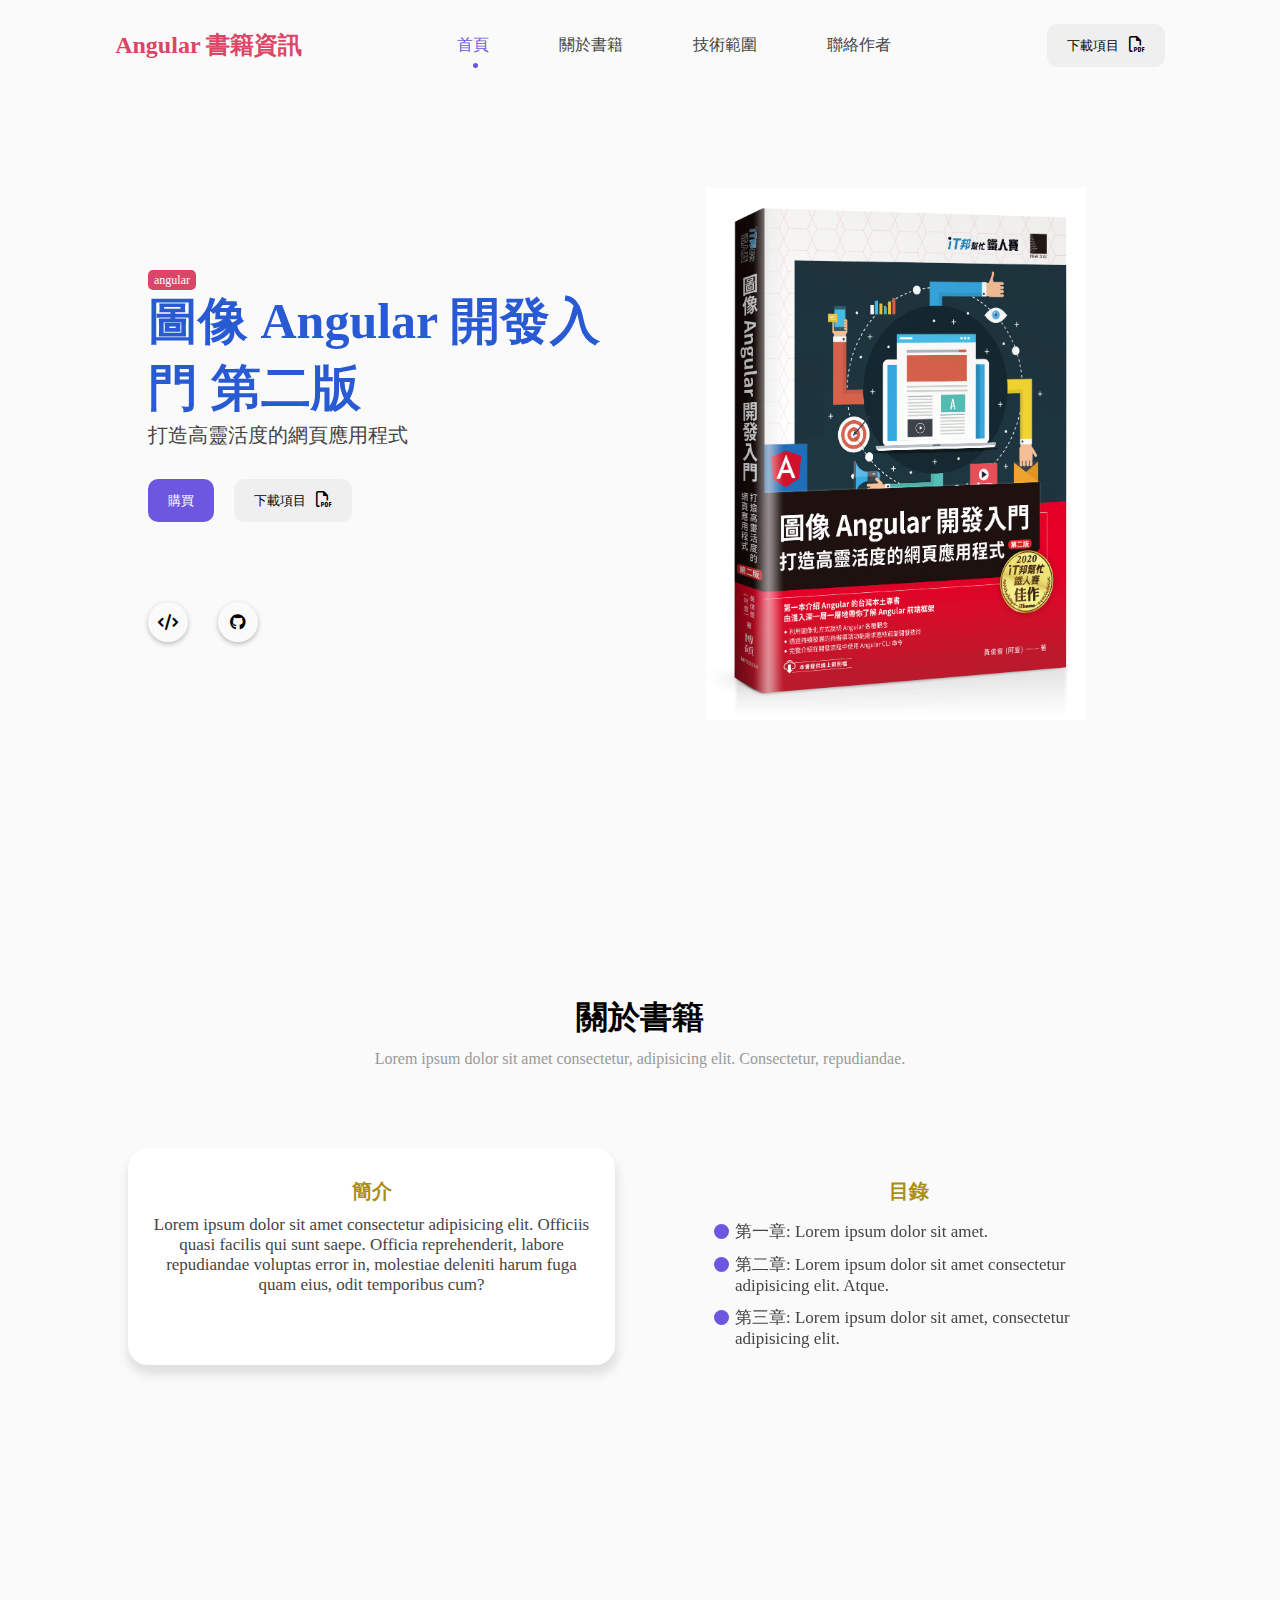
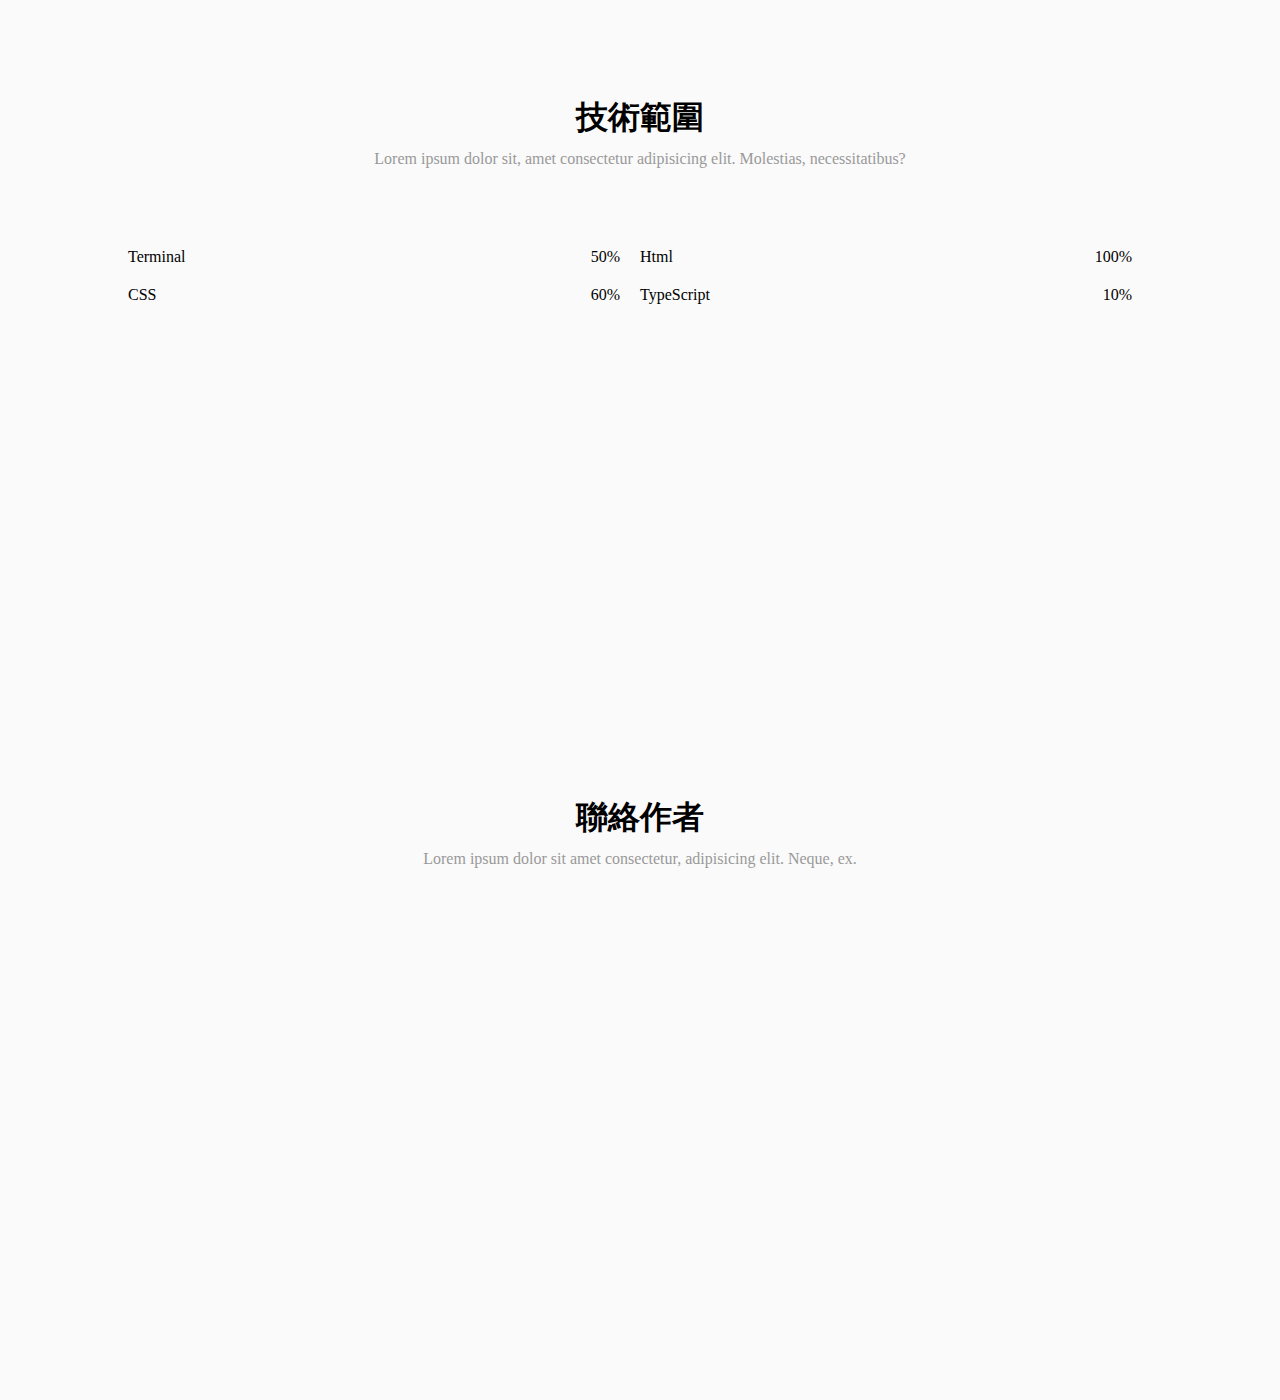
==== src/index.html @ 3fc812d3 "feat(skill): 技術範圍項目樣式實作" ====
<!DOCTYPE html>
<html lang="en">
  <head>
    <meta charset="UTF-8" />
    <meta name="viewport" content="width=device-width, initial-scale=1.0" />
    <link rel="stylesheet" href="./style.min.css" />
    <link rel="stylesheet" href="https://cdnjs.cloudflare.com/ajax/libs/font-awesome/6.6.0/css/all.min.css" />
    <title>Angular 書籍資訊</title>
  </head>
  <body>
    <div class="container">
      <nav id="header">
        <div class="nav-logo">Angular 書籍資訊</div>
        <ul class="nav-menu">
          <li class="nav-item">
            <a href="#home" class="nav-link active-link">首頁</a>
          </li>
          <li class="nav-item">
            <a href="#book" class="nav-link">關於書籍</a>
          </li>
          <li class="nav-item">
            <a href="#skill" class="nav-link">技術範圍</a>
          </li>
          <li class="nav-item">
            <a href="#contact" class="nav-link">聯絡作者</a>
          </li>
        </ul>
        <div>
          <button class="btn">下載項目<i class="fa-regular fa-file-pdf"></i></button>
        </div>
      </nav>
      <main class="wrapper">
        <section id="home" class="home-box">
          <div class="home-text">
            <div class="tag"><span>angular</span></div>
            <div class="name">圖像 Angular 開發入門 第二版</div>
            <div class="subtitle">打造高靈活度的網頁應用程式</div>
            <div class="text-btn">
              <button type="button" class="btn blue-btn">購買</button>
              <button type="button" class="btn">下載項目<i class="fa-regular fa-file-pdf"></i></button>
            </div>
            <div class="icons">
              <div class="icon"><i class="fa-solid fa-code"></i></div>
              <div class="icon"><i class="fa-brands fa-github"></i></div>
            </div>
          </div>
          <div class="home-image">
            <div class="image">
              <img src="./assets/images/redbook.jpg" alt="angular" />
            </div>
          </div>
        </section>
        <section id="book" class="section">
          <div class="top-header">
            <h1>關於書籍</h1>
            <span>Lorem ipsum dolor sit amet consectetur, adipisicing elit. Consectetur, repudiandae.</span>
          </div>
          <div class="about-container">
            <div class="introduce">
              <div class="card">
                <h3>簡介</h3>
                <div>
                  Lorem ipsum dolor sit amet consectetur adipisicing elit. Officiis quasi facilis qui sunt saepe. Officia reprehenderit,
                  labore repudiandae voluptas error in, molestiae deleniti harum fuga quam eius, odit temporibus cum?
                </div>
              </div>
            </div>
            <div class="contents">
              <div class="list">
                <h3>目錄</h3>
                <div class="item">第一章: Lorem ipsum dolor sit amet.</div>
                <div class="item">第二章: Lorem ipsum dolor sit amet consectetur adipisicing elit. Atque.</div>
                <div class="item">第三章: Lorem ipsum dolor sit amet, consectetur adipisicing elit.</div>
              </div>
            </div>
          </div>
        </section>
        <section id="skill" class="section">
          <div class="top-header">
            <h1>技術範圍</h1>
            <span>Lorem ipsum dolor sit, amet consectetur adipisicing elit. Molestias, necessitatibus?</span>
          </div>
          <div class="skill-container">
            <div class="skill-item">
              <span class="skill">
                <span>Terminal</span>
                <span>50%</span>
              </span>
            </div>
            <div class="skill-item">
              <span class="skill">
                <span>Html</span>
                <span>100%</span>
              </span>
            </div>
            <div class="skill-item">
              <span class="skill">
                <span>CSS</span>
                <span>60%</span>
              </span>
            </div>
            <div class="skill-item">
              <span class="skill">
                <span>TypeScript</span>
                <span>10%</span>
              </span>
            </div>
          </div>
        </section>
        <section id="contact" class="section">
          <div class="top-header">
            <h1>聯絡作者</h1>
            <span>Lorem ipsum dolor sit amet consectetur, adipisicing elit. Neque, ex.</span>
          </div>
        </section>
      </main>
    </div>
    <script src="./main.js"></script>
  </body>
</html>
---- src/style.min.css ----
nav{background-color:var(--body-color);position:fixed;width:100%;height:90px;line-height:90px;padding-inline:9vw;display:flex;justify-content:space-between}nav .nav-logo{font-size:24px;font-weight:600;color:var(--logo-color)}nav ul{display:flex;list-style:none}nav ul .nav-link{text-decoration:none;color:var(--text-color);font-weight:500;padding-inline:15px;margin-inline:20px}nav ul .active-link{position:relative;color:var(--first-color)}nav ul .active-link::after{position:absolute;content:"";width:5px;height:5px;background-color:var(--first-color);left:50%;bottom:-15px;border-radius:50%}.btn{font-weight:500;padding:12px 20px;background-color:#efefef;border:none;border-radius:10px;cursor:pointer}.btn:hover{background-color:var(--second-color);color:var(--white-color)}.btn>i{margin-left:10px}.home-text{padding-left:20px;min-height:80vh;width:50%;display:flex;flex-direction:column;justify-content:center}.home-text .tag>span{background-color:var(--logo-color);color:var(--white-color);padding:3px 6px;font-size:12px;border-radius:5px}.home-text .name{font-size:50px;font-weight:600;color:var(--third-color)}.home-text .subtitle{font-size:20px;margin-bottom:30px;color:var(--text-color)}.home-text .text-btn{display:flex;gap:20px}.home-text .text-btn>.blue-btn{background-color:var(--first-color);color:var(--white-color)}.home-text .text-btn>.blue-btn:hover{background-color:var(--first-color-hover)}.home-text .icons{display:flex;margin-top:5em;gap:30px}.home-text .icons .icon{display:flex;justify-content:center;align-items:center;width:40px;height:40px;border-radius:50%;box-shadow:0px 2px 5px 0px rgba(0,0,0,.25);cursor:pointer}.home-image{display:flex;justify-content:right;align-items:center;width:50%;min-height:80vh}.home-image .image{width:380px;margin:0 auto;overflow:hidden}.home-image .image img{width:380px}.about-container{display:flex;justify-content:space-between;width:100%;gap:50px}.about-container .introduce,.about-container .contents{width:50%}.about-container h3{margin-bottom:10px;font-size:20px;font-weight:600;color:var(--second-color)}.about-container .card{display:flex;align-items:center;flex-direction:column;padding:30px 20px 70px;width:100%;background-color:var(--white-color);border-radius:20px;box-shadow:1px 8px 10px 2px var(--first-shadow-color)}.about-container .card div{text-align:center;font-size:17px;color:var(--text-color)}.about-container .list{display:flex;flex-direction:column;padding:30px 65px 70px;width:100%}.about-container .list h3{text-align:center}.about-container .list .item{font-size:17px;padding:5px;color:var(--text-color);position:relative}.about-container .list .item::before{box-sizing:border-box;content:"";position:absolute;top:9px;left:-16px;width:15px;height:15px;border-radius:50px;background-color:var(--first-color)}.skill-container{display:flex;width:100%;gap:20px;flex-wrap:wrap}.skill-container .skill-item{flex-basis:calc(50% - 20px)}.skill-container .skill-item .skill{display:flex;justify-content:space-between;align-items:center}:root{--body-color: rgb(250, 250, 250);--logo-color: rgb(218, 70, 102);--white-color: rgb(255, 255, 255);--text-color: rgb(68, 68, 68);--first-color: rgb(110, 87, 224);--first-color-hover: rgb(40, 91, 212);--first-shadow-color: rgba(0, 0, 0, 0.1);--second-color: rgb(170, 142, 18);--third-color: rgb(40, 90, 212)}html{scroll-behavior:smooth}body{background-color:var(--body-color)}body .container{width:100%}*{margin:0;padding:0;box-sizing:border-box}.wrapper{padding-inline:10vw}.wrapper .home-box{display:flex;padding-block:6em;height:100vh;min-height:700px}.wrapper .section{padding-block:6em;min-height:700px}.wrapper .section .top-header{text-align:center;margin-bottom:5em}.wrapper .section .top-header h1{font-weight:600;margin-bottom:10px}.wrapper .section .top-header span{color:#999}i{font-size:16px}/*# sourceMappingURL=style.min.css.map */
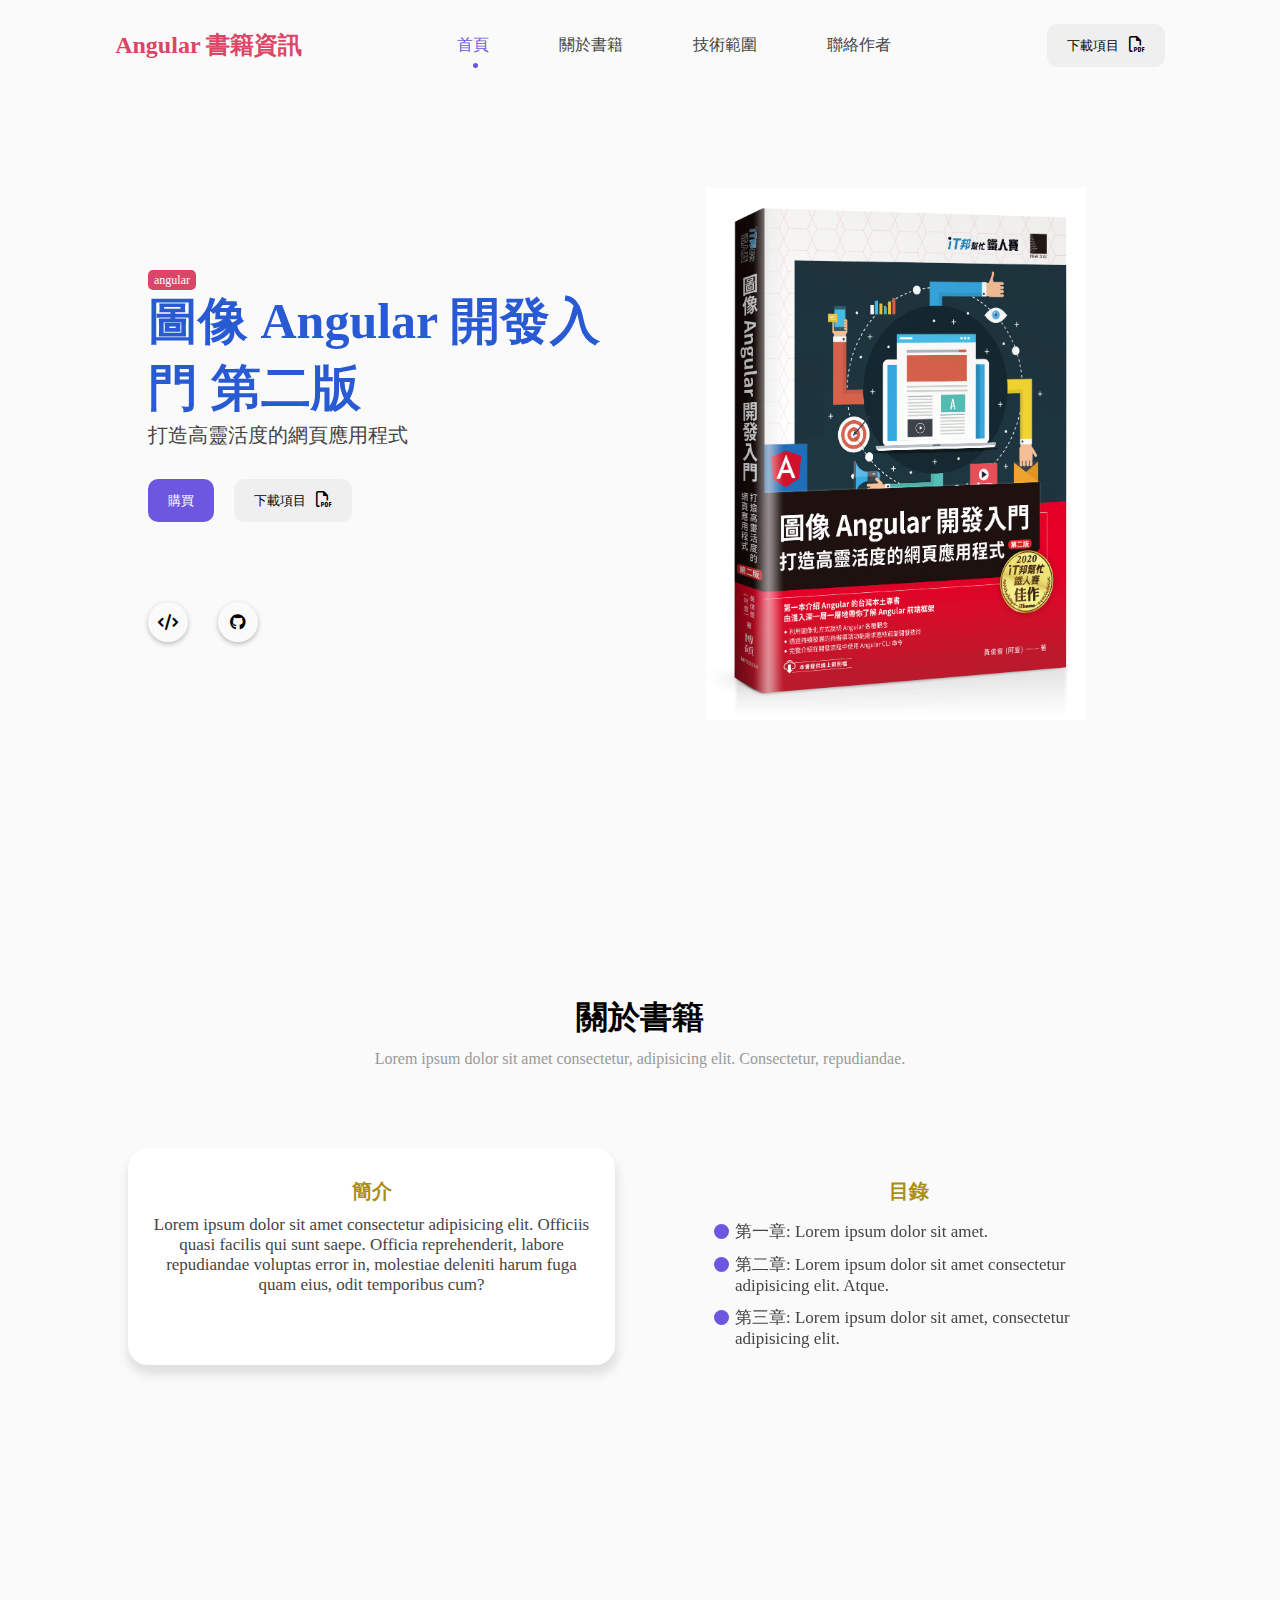
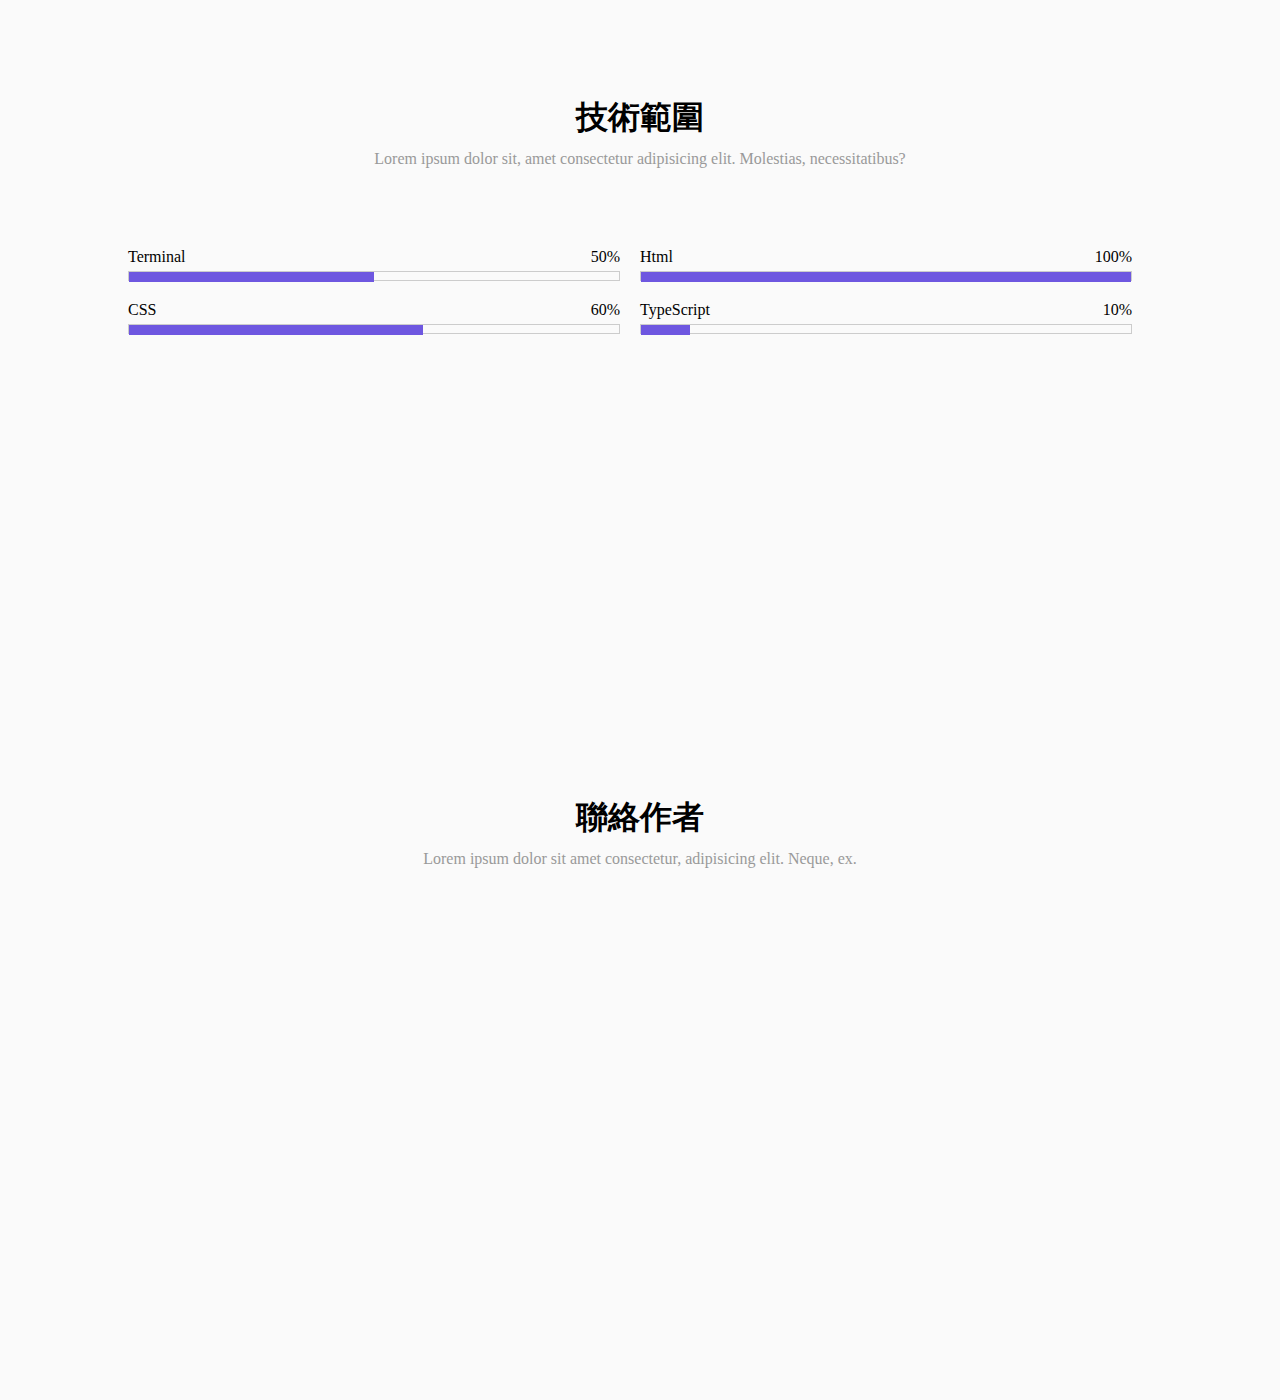
==== commit ee53c476: "feat(skill): 技術範圍進度條樣式實作" ====
--- a/src/index.html
+++ b/src/index.html
@@ -86,24 +86,36 @@
                 <span>Terminal</span>
                 <span>50%</span>
               </span>
+              <div class="progress-bar-warp">
+                <div class="progress-bar" style="width: 50%"></div>
+              </div>
             </div>
             <div class="skill-item">
               <span class="skill">
                 <span>Html</span>
                 <span>100%</span>
               </span>
+              <div class="progress-bar-warp">
+                <div class="progress-bar" style="width: 100%"></div>
+              </div>
             </div>
             <div class="skill-item">
               <span class="skill">
                 <span>CSS</span>
                 <span>60%</span>
               </span>
+              <div class="progress-bar-warp">
+                <div class="progress-bar" style="width: 60%"></div>
+              </div>
             </div>
             <div class="skill-item">
               <span class="skill">
                 <span>TypeScript</span>
                 <span>10%</span>
               </span>
+              <div class="progress-bar-warp">
+                <div class="progress-bar" style="width: 10%"></div>
+              </div>
             </div>
           </div>
         </section>
--- a/src/style.min.css
+++ b/src/style.min.css
@@ -1 +1 @@
-nav{background-color:var(--body-color);position:fixed;width:100%;height:90px;line-height:90px;padding-inline:9vw;display:flex;justify-content:space-between}nav .nav-logo{font-size:24px;font-weight:600;color:var(--logo-color)}nav ul{display:flex;list-style:none}nav ul .nav-link{text-decoration:none;color:var(--text-color);font-weight:500;padding-inline:15px;margin-inline:20px}nav ul .active-link{position:relative;color:var(--first-color)}nav ul .active-link::after{position:absolute;content:"";width:5px;height:5px;background-color:var(--first-color);left:50%;bottom:-15px;border-radius:50%}.btn{font-weight:500;padding:12px 20px;background-color:#efefef;border:none;border-radius:10px;cursor:pointer}.btn:hover{background-color:var(--second-color);color:var(--white-color)}.btn>i{margin-left:10px}.home-text{padding-left:20px;min-height:80vh;width:50%;display:flex;flex-direction:column;justify-content:center}.home-text .tag>span{background-color:var(--logo-color);color:var(--white-color);padding:3px 6px;font-size:12px;border-radius:5px}.home-text .name{font-size:50px;font-weight:600;color:var(--third-color)}.home-text .subtitle{font-size:20px;margin-bottom:30px;color:var(--text-color)}.home-text .text-btn{display:flex;gap:20px}.home-text .text-btn>.blue-btn{background-color:var(--first-color);color:var(--white-color)}.home-text .text-btn>.blue-btn:hover{background-color:var(--first-color-hover)}.home-text .icons{display:flex;margin-top:5em;gap:30px}.home-text .icons .icon{display:flex;justify-content:center;align-items:center;width:40px;height:40px;border-radius:50%;box-shadow:0px 2px 5px 0px rgba(0,0,0,.25);cursor:pointer}.home-image{display:flex;justify-content:right;align-items:center;width:50%;min-height:80vh}.home-image .image{width:380px;margin:0 auto;overflow:hidden}.home-image .image img{width:380px}.about-container{display:flex;justify-content:space-between;width:100%;gap:50px}.about-container .introduce,.about-container .contents{width:50%}.about-container h3{margin-bottom:10px;font-size:20px;font-weight:600;color:var(--second-color)}.about-container .card{display:flex;align-items:center;flex-direction:column;padding:30px 20px 70px;width:100%;background-color:var(--white-color);border-radius:20px;box-shadow:1px 8px 10px 2px var(--first-shadow-color)}.about-container .card div{text-align:center;font-size:17px;color:var(--text-color)}.about-container .list{display:flex;flex-direction:column;padding:30px 65px 70px;width:100%}.about-container .list h3{text-align:center}.about-container .list .item{font-size:17px;padding:5px;color:var(--text-color);position:relative}.about-container .list .item::before{box-sizing:border-box;content:"";position:absolute;top:9px;left:-16px;width:15px;height:15px;border-radius:50px;background-color:var(--first-color)}.skill-container{display:flex;width:100%;gap:20px;flex-wrap:wrap}.skill-container .skill-item{flex-basis:calc(50% - 20px)}.skill-container .skill-item .skill{display:flex;justify-content:space-between;align-items:center}:root{--body-color: rgb(250, 250, 250);--logo-color: rgb(218, 70, 102);--white-color: rgb(255, 255, 255);--text-color: rgb(68, 68, 68);--first-color: rgb(110, 87, 224);--first-color-hover: rgb(40, 91, 212);--first-shadow-color: rgba(0, 0, 0, 0.1);--second-color: rgb(170, 142, 18);--third-color: rgb(40, 90, 212)}html{scroll-behavior:smooth}body{background-color:var(--body-color)}body .container{width:100%}*{margin:0;padding:0;box-sizing:border-box}.wrapper{padding-inline:10vw}.wrapper .home-box{display:flex;padding-block:6em;height:100vh;min-height:700px}.wrapper .section{padding-block:6em;min-height:700px}.wrapper .section .top-header{text-align:center;margin-bottom:5em}.wrapper .section .top-header h1{font-weight:600;margin-bottom:10px}.wrapper .section .top-header span{color:#999}i{font-size:16px}/*# sourceMappingURL=style.min.css.map */+nav{background-color:var(--body-color);position:fixed;width:100%;height:90px;line-height:90px;padding-inline:9vw;display:flex;justify-content:space-between}nav .nav-logo{font-size:24px;font-weight:600;color:var(--logo-color)}nav ul{display:flex;list-style:none}nav ul .nav-link{text-decoration:none;color:var(--text-color);font-weight:500;padding-inline:15px;margin-inline:20px}nav ul .active-link{position:relative;color:var(--first-color)}nav ul .active-link::after{position:absolute;content:"";width:5px;height:5px;background-color:var(--first-color);left:50%;bottom:-15px;border-radius:50%}.btn{font-weight:500;padding:12px 20px;background-color:#efefef;border:none;border-radius:10px;cursor:pointer}.btn:hover{background-color:var(--second-color);color:var(--white-color)}.btn>i{margin-left:10px}.home-text{padding-left:20px;min-height:80vh;width:50%;display:flex;flex-direction:column;justify-content:center}.home-text .tag>span{background-color:var(--logo-color);color:var(--white-color);padding:3px 6px;font-size:12px;border-radius:5px}.home-text .name{font-size:50px;font-weight:600;color:var(--third-color)}.home-text .subtitle{font-size:20px;margin-bottom:30px;color:var(--text-color)}.home-text .text-btn{display:flex;gap:20px}.home-text .text-btn>.blue-btn{background-color:var(--first-color);color:var(--white-color)}.home-text .text-btn>.blue-btn:hover{background-color:var(--first-color-hover)}.home-text .icons{display:flex;margin-top:5em;gap:30px}.home-text .icons .icon{display:flex;justify-content:center;align-items:center;width:40px;height:40px;border-radius:50%;box-shadow:0px 2px 5px 0px rgba(0,0,0,.25);cursor:pointer}.home-image{display:flex;justify-content:right;align-items:center;width:50%;min-height:80vh}.home-image .image{width:380px;margin:0 auto;overflow:hidden}.home-image .image img{width:380px}.about-container{display:flex;justify-content:space-between;width:100%;gap:50px}.about-container .introduce,.about-container .contents{width:50%}.about-container h3{margin-bottom:10px;font-size:20px;font-weight:600;color:var(--second-color)}.about-container .card{display:flex;align-items:center;flex-direction:column;padding:30px 20px 70px;width:100%;background-color:var(--white-color);border-radius:20px;box-shadow:1px 8px 10px 2px var(--first-shadow-color)}.about-container .card div{text-align:center;font-size:17px;color:var(--text-color)}.about-container .list{display:flex;flex-direction:column;padding:30px 65px 70px;width:100%}.about-container .list h3{text-align:center}.about-container .list .item{font-size:17px;padding:5px;color:var(--text-color);position:relative}.about-container .list .item::before{box-sizing:border-box;content:"";position:absolute;top:9px;left:-16px;width:15px;height:15px;border-radius:50px;background-color:var(--first-color)}.skill-container{display:flex;width:100%;gap:20px;flex-wrap:wrap}.skill-container .skill-item{flex-basis:calc(50% - 20px);display:flex;flex-direction:column;gap:5px}.skill-container .skill-item .skill{display:flex;justify-content:space-between;align-items:center}.skill-container .skill-item .progress-bar-warp{height:10px;border:1px solid #ccc}.skill-container .skill-item .progress-bar-warp .progress-bar{height:10px;background-color:var(--first-color)}:root{--body-color: rgb(250, 250, 250);--logo-color: rgb(218, 70, 102);--white-color: rgb(255, 255, 255);--text-color: rgb(68, 68, 68);--first-color: rgb(110, 87, 224);--first-color-hover: rgb(40, 91, 212);--first-shadow-color: rgba(0, 0, 0, 0.1);--second-color: rgb(170, 142, 18);--third-color: rgb(40, 90, 212)}html{scroll-behavior:smooth}body{background-color:var(--body-color)}body .container{width:100%}*{margin:0;padding:0;box-sizing:border-box}.wrapper{padding-inline:10vw}.wrapper .home-box{display:flex;padding-block:6em;height:100vh;min-height:700px}.wrapper .section{padding-block:6em;min-height:700px}.wrapper .section .top-header{text-align:center;margin-bottom:5em}.wrapper .section .top-header h1{font-weight:600;margin-bottom:10px}.wrapper .section .top-header span{color:#999}i{font-size:16px}/*# sourceMappingURL=style.min.css.map */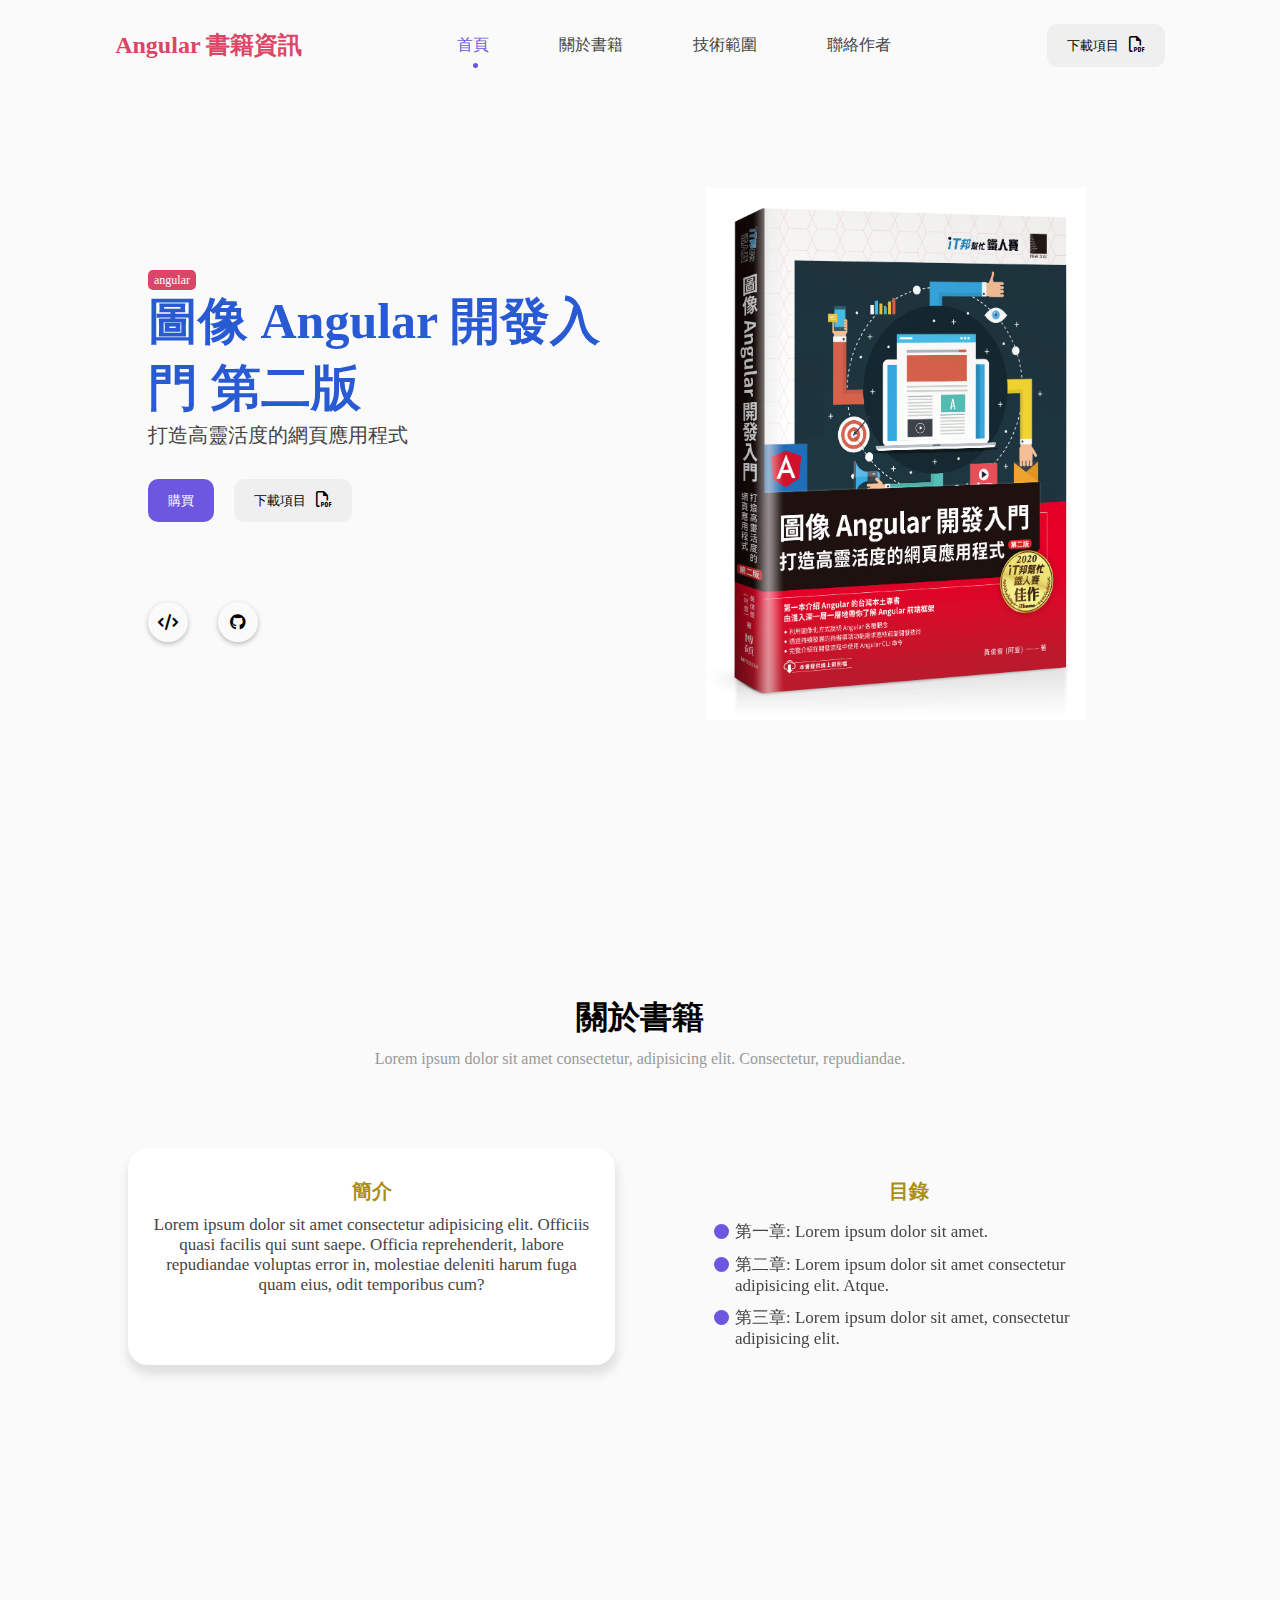
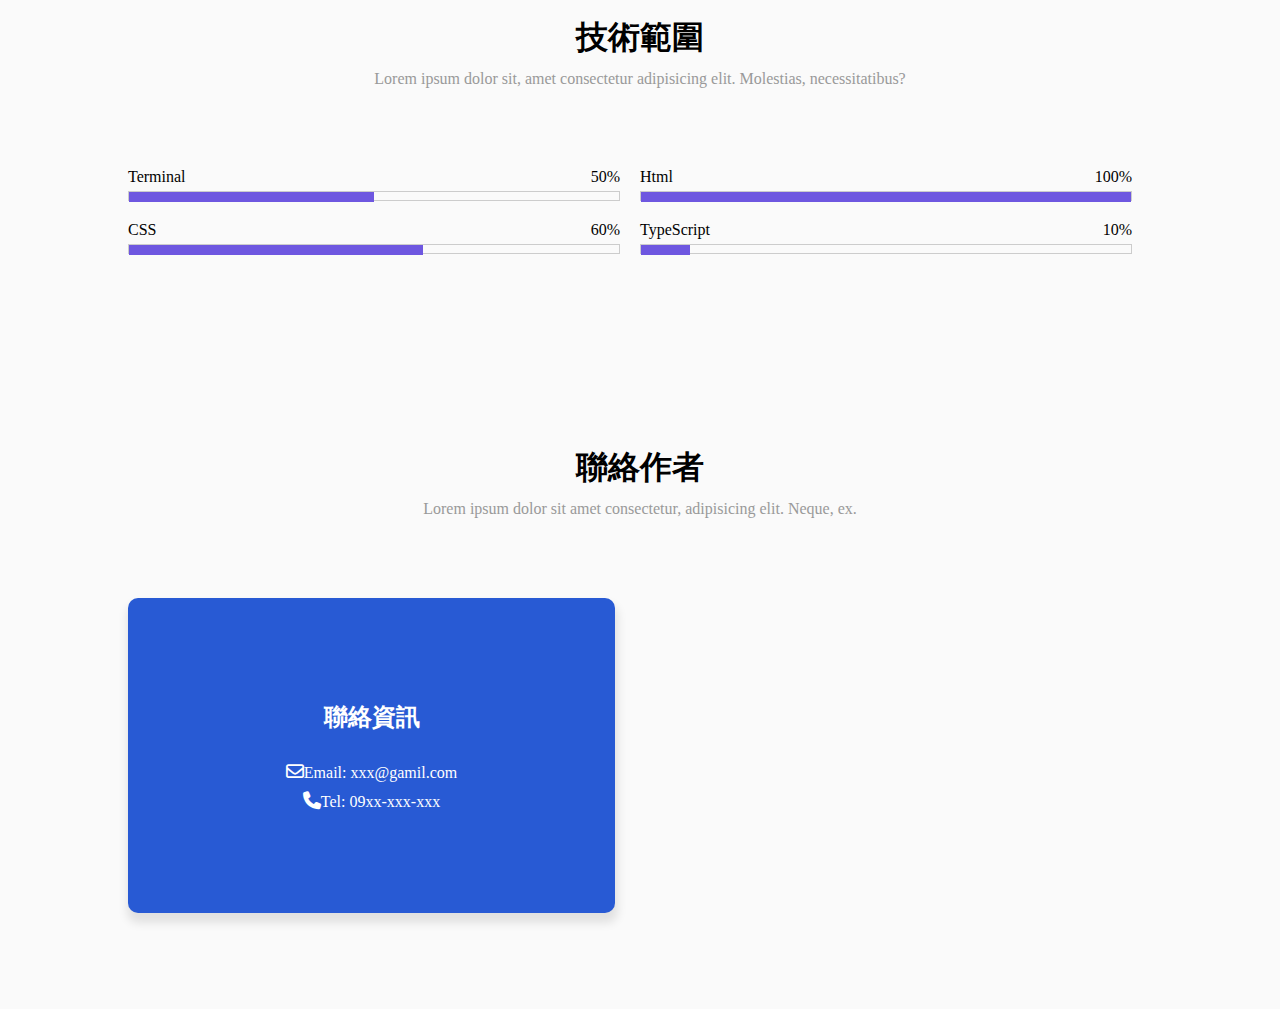
==== commit b9dc7cdc: "feat(contact): 聯絡作者區塊聯絡資訊實作" ====
--- a/src/index.html
+++ b/src/index.html
@@ -124,6 +124,16 @@
             <h1>聯絡作者</h1>
             <span>Lorem ipsum dolor sit amet consectetur, adipisicing elit. Neque, ex.</span>
           </div>
+          <div class="contact-container">
+            <div class="info">
+              <div class="contact-info">
+                <h2>聯絡資訊</h2>
+                <div><i class="fa-regular fa-envelope"></i>Email: xxx@gamil.com</div>
+                <div><i class="fa-solid fa-phone"></i>Tel: 09xx-xxx-xxx</div>
+              </div>
+            </div>
+            <div class="from"></div>
+          </div>
         </section>
       </main>
     </div>
--- a/src/style.min.css
+++ b/src/style.min.css
@@ -1 +1 @@
-nav{background-color:var(--body-color);position:fixed;width:100%;height:90px;line-height:90px;padding-inline:9vw;display:flex;justify-content:space-between}nav .nav-logo{font-size:24px;font-weight:600;color:var(--logo-color)}nav ul{display:flex;list-style:none}nav ul .nav-link{text-decoration:none;color:var(--text-color);font-weight:500;padding-inline:15px;margin-inline:20px}nav ul .active-link{position:relative;color:var(--first-color)}nav ul .active-link::after{position:absolute;content:"";width:5px;height:5px;background-color:var(--first-color);left:50%;bottom:-15px;border-radius:50%}.btn{font-weight:500;padding:12px 20px;background-color:#efefef;border:none;border-radius:10px;cursor:pointer}.btn:hover{background-color:var(--second-color);color:var(--white-color)}.btn>i{margin-left:10px}.home-text{padding-left:20px;min-height:80vh;width:50%;display:flex;flex-direction:column;justify-content:center}.home-text .tag>span{background-color:var(--logo-color);color:var(--white-color);padding:3px 6px;font-size:12px;border-radius:5px}.home-text .name{font-size:50px;font-weight:600;color:var(--third-color)}.home-text .subtitle{font-size:20px;margin-bottom:30px;color:var(--text-color)}.home-text .text-btn{display:flex;gap:20px}.home-text .text-btn>.blue-btn{background-color:var(--first-color);color:var(--white-color)}.home-text .text-btn>.blue-btn:hover{background-color:var(--first-color-hover)}.home-text .icons{display:flex;margin-top:5em;gap:30px}.home-text .icons .icon{display:flex;justify-content:center;align-items:center;width:40px;height:40px;border-radius:50%;box-shadow:0px 2px 5px 0px rgba(0,0,0,.25);cursor:pointer}.home-image{display:flex;justify-content:right;align-items:center;width:50%;min-height:80vh}.home-image .image{width:380px;margin:0 auto;overflow:hidden}.home-image .image img{width:380px}.about-container{display:flex;justify-content:space-between;width:100%;gap:50px}.about-container .introduce,.about-container .contents{width:50%}.about-container h3{margin-bottom:10px;font-size:20px;font-weight:600;color:var(--second-color)}.about-container .card{display:flex;align-items:center;flex-direction:column;padding:30px 20px 70px;width:100%;background-color:var(--white-color);border-radius:20px;box-shadow:1px 8px 10px 2px var(--first-shadow-color)}.about-container .card div{text-align:center;font-size:17px;color:var(--text-color)}.about-container .list{display:flex;flex-direction:column;padding:30px 65px 70px;width:100%}.about-container .list h3{text-align:center}.about-container .list .item{font-size:17px;padding:5px;color:var(--text-color);position:relative}.about-container .list .item::before{box-sizing:border-box;content:"";position:absolute;top:9px;left:-16px;width:15px;height:15px;border-radius:50px;background-color:var(--first-color)}.skill-container{display:flex;width:100%;gap:20px;flex-wrap:wrap}.skill-container .skill-item{flex-basis:calc(50% - 20px);display:flex;flex-direction:column;gap:5px}.skill-container .skill-item .skill{display:flex;justify-content:space-between;align-items:center}.skill-container .skill-item .progress-bar-warp{height:10px;border:1px solid #ccc}.skill-container .skill-item .progress-bar-warp .progress-bar{height:10px;background-color:var(--first-color)}:root{--body-color: rgb(250, 250, 250);--logo-color: rgb(218, 70, 102);--white-color: rgb(255, 255, 255);--text-color: rgb(68, 68, 68);--first-color: rgb(110, 87, 224);--first-color-hover: rgb(40, 91, 212);--first-shadow-color: rgba(0, 0, 0, 0.1);--second-color: rgb(170, 142, 18);--third-color: rgb(40, 90, 212)}html{scroll-behavior:smooth}body{background-color:var(--body-color)}body .container{width:100%}*{margin:0;padding:0;box-sizing:border-box}.wrapper{padding-inline:10vw}.wrapper .home-box{display:flex;padding-block:6em;height:100vh;min-height:700px}.wrapper .section{padding-block:6em;min-height:700px}.wrapper .section .top-header{text-align:center;margin-bottom:5em}.wrapper .section .top-header h1{font-weight:600;margin-bottom:10px}.wrapper .section .top-header span{color:#999}i{font-size:16px}/*# sourceMappingURL=style.min.css.map */+nav{background-color:var(--body-color);position:fixed;width:100%;height:90px;line-height:90px;padding-inline:9vw;display:flex;justify-content:space-between}nav .nav-logo{font-size:24px;font-weight:600;color:var(--logo-color)}nav ul{display:flex;list-style:none}nav ul .nav-link{text-decoration:none;color:var(--text-color);font-weight:500;padding-inline:15px;margin-inline:20px}nav ul .active-link{position:relative;color:var(--first-color)}nav ul .active-link::after{position:absolute;content:"";width:5px;height:5px;background-color:var(--first-color);left:50%;bottom:-15px;border-radius:50%}.btn{font-weight:500;padding:12px 20px;background-color:#efefef;border:none;border-radius:10px;cursor:pointer}.btn:hover{background-color:var(--second-color);color:var(--white-color)}.btn>i{margin-left:10px}.home-text{padding-left:20px;min-height:80vh;width:50%;display:flex;flex-direction:column;justify-content:center}.home-text .tag>span{background-color:var(--logo-color);color:var(--white-color);padding:3px 6px;font-size:12px;border-radius:5px}.home-text .name{font-size:50px;font-weight:600;color:var(--third-color)}.home-text .subtitle{font-size:20px;margin-bottom:30px;color:var(--text-color)}.home-text .text-btn{display:flex;gap:20px}.home-text .text-btn>.blue-btn{background-color:var(--first-color);color:var(--white-color)}.home-text .text-btn>.blue-btn:hover{background-color:var(--first-color-hover)}.home-text .icons{display:flex;margin-top:5em;gap:30px}.home-text .icons .icon{display:flex;justify-content:center;align-items:center;width:40px;height:40px;border-radius:50%;box-shadow:0px 2px 5px 0px rgba(0,0,0,.25);cursor:pointer}.home-image{display:flex;justify-content:right;align-items:center;width:50%;min-height:80vh}.home-image .image{width:380px;margin:0 auto;overflow:hidden}.home-image .image img{width:380px}.about-container{display:flex;justify-content:space-between;width:100%;gap:50px}.about-container .introduce,.about-container .contents{width:50%}.about-container h3{margin-bottom:10px;font-size:20px;font-weight:600;color:var(--second-color)}.about-container .card{display:flex;align-items:center;flex-direction:column;padding:30px 20px 70px;width:100%;background-color:var(--white-color);border-radius:20px;box-shadow:1px 8px 10px 2px var(--first-shadow-color)}.about-container .card div{text-align:center;font-size:17px;color:var(--text-color)}.about-container .list{display:flex;flex-direction:column;padding:30px 65px 70px;width:100%}.about-container .list h3{text-align:center}.about-container .list .item{font-size:17px;padding:5px;color:var(--text-color);position:relative}.about-container .list .item::before{box-sizing:border-box;content:"";position:absolute;top:9px;left:-16px;width:15px;height:15px;border-radius:50px;background-color:var(--first-color)}.skill-container{display:flex;width:100%;gap:20px;flex-wrap:wrap}.skill-container .skill-item{flex-basis:calc(50% - 20px);display:flex;flex-direction:column;gap:5px}.skill-container .skill-item .skill{display:flex;justify-content:space-between;align-items:center}.skill-container .skill-item .progress-bar-warp{height:10px;border:1px solid #ccc}.skill-container .skill-item .progress-bar-warp .progress-bar{height:10px;background-color:var(--first-color)}.contact-container{display:flex;justify-content:space-between;width:100%;gap:50px}.contact-container .info,.contact-container .from{width:50%}.contact-container .contact-info{display:flex;flex-direction:column;justify-content:center;align-items:center;padding:20px 30px;width:100%;height:315px;background-color:var(--third-color);color:var(--white-color);border-radius:10px;gap:10px;box-shadow:1px 8px 10px 2px var(--first-shadow-color)}.contact-container .contact-info>h2{margin-bottom:20px}.contact-container .contact-info i{font-size:18px}:root{--body-color: rgb(250, 250, 250);--logo-color: rgb(218, 70, 102);--white-color: rgb(255, 255, 255);--text-color: rgb(68, 68, 68);--first-color: rgb(110, 87, 224);--first-color-hover: rgb(40, 91, 212);--first-shadow-color: rgba(0, 0, 0, 0.1);--second-color: rgb(170, 142, 18);--third-color: rgb(40, 90, 212)}html{scroll-behavior:smooth}body{background-color:var(--body-color)}body .container{width:100%}*{margin:0;padding:0;box-sizing:border-box}.wrapper{padding-inline:10vw}.wrapper .home-box{display:flex;padding-block:6em;height:100vh;min-height:700px}.wrapper .section{padding-block:6em}.wrapper .section .top-header{text-align:center;margin-bottom:5em}.wrapper .section .top-header h1{font-weight:600;margin-bottom:10px}.wrapper .section .top-header span{color:#999}i{font-size:16px}/*# sourceMappingURL=style.min.css.map */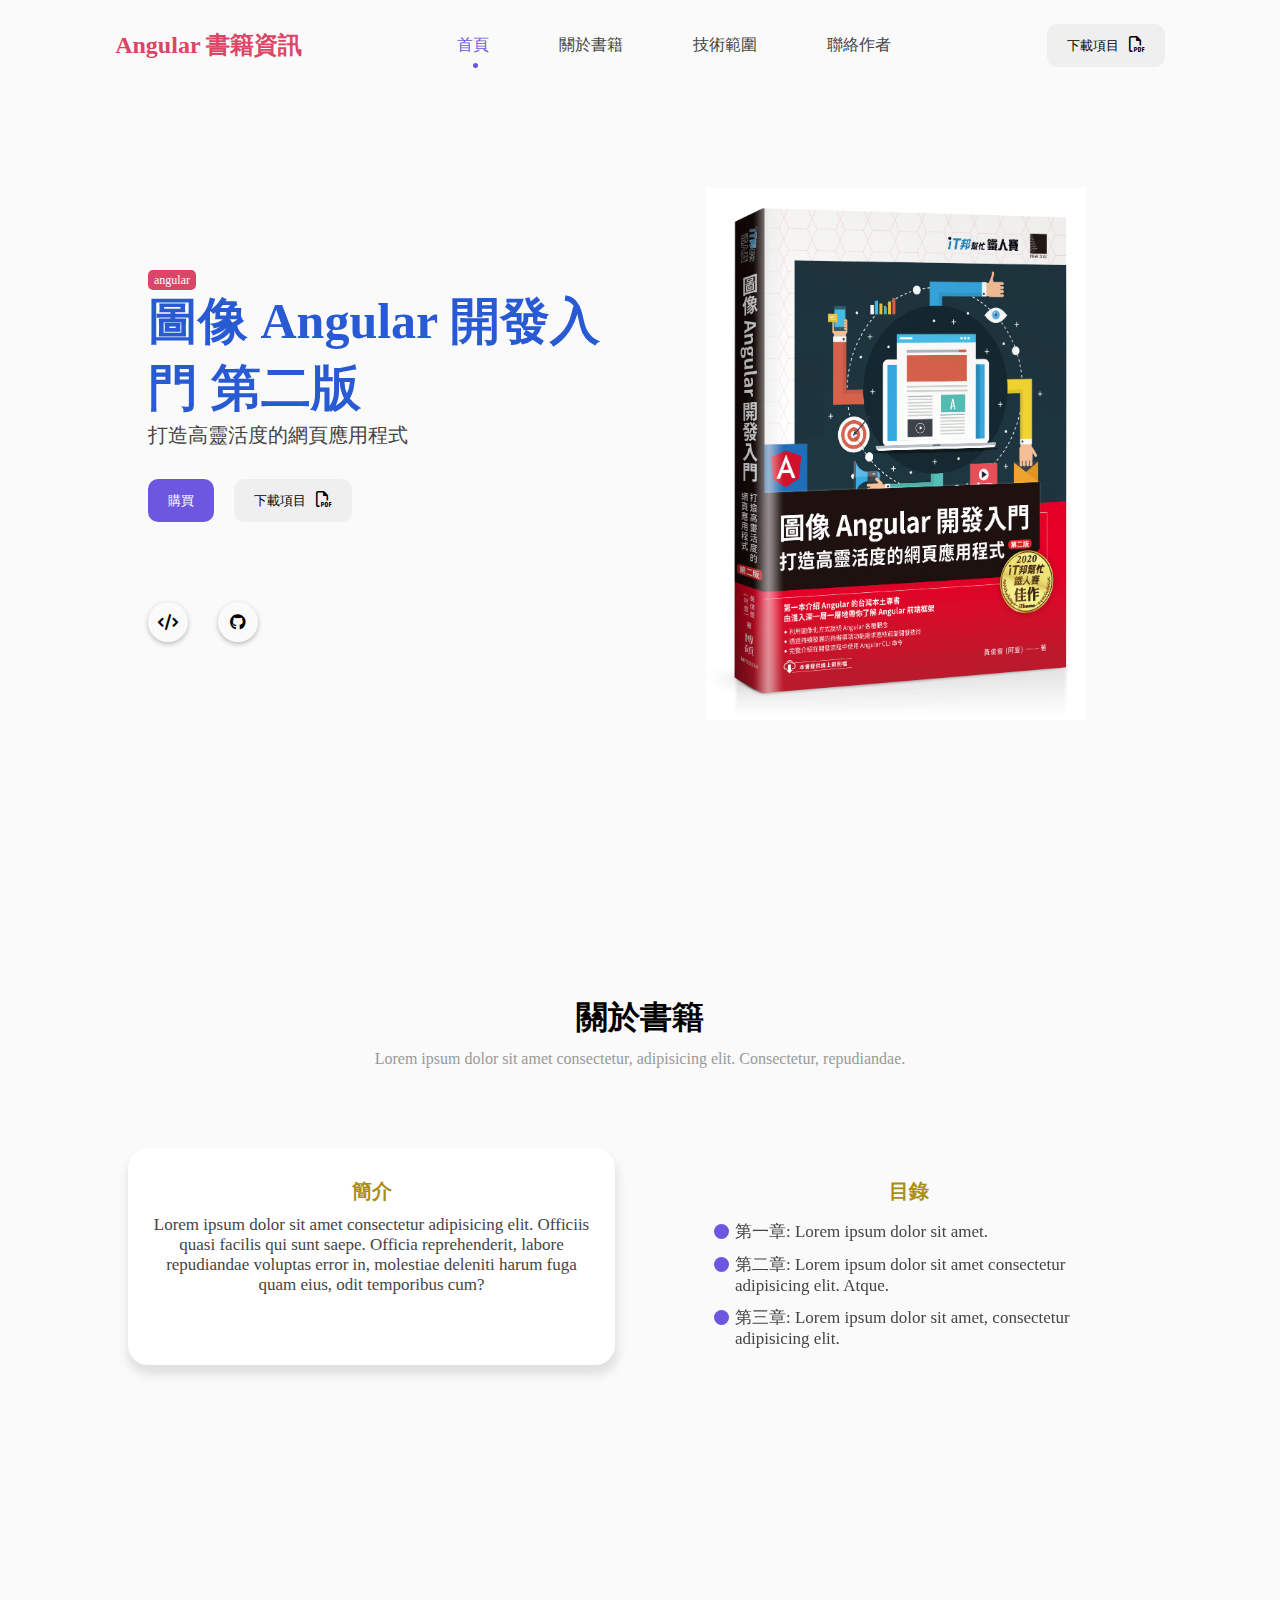
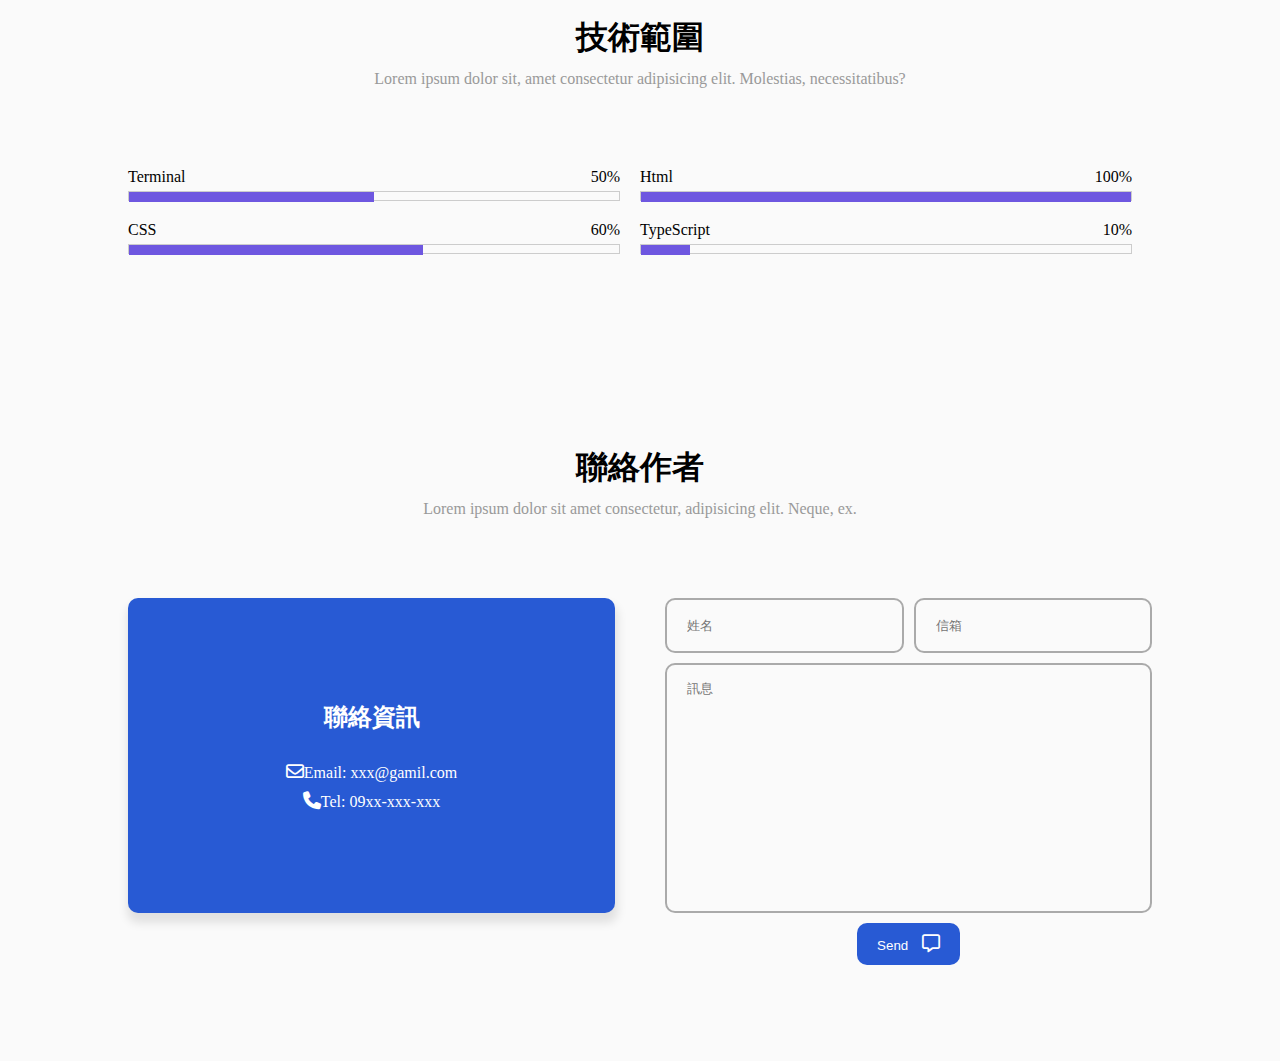
==== commit c2626e58: "feat(contact): 聯絡作者表單樣式實作" ====
--- a/src/index.html
+++ b/src/index.html
@@ -132,7 +132,12 @@
                 <div><i class="fa-solid fa-phone"></i>Tel: 09xx-xxx-xxx</div>
               </div>
             </div>
-            <div class="from"></div>
+            <div class="from">
+              <input type="text" placeholder="姓名" />
+              <input type="email" placeholder="信箱" />
+              <textarea placeholder="訊息"></textarea>
+              <button type="button" class="btn">Send <i class="fa-regular fa-message"></i></button>
+            </div>
           </div>
         </section>
       </main>
--- a/src/style.min.css
+++ b/src/style.min.css
@@ -1 +1 @@
-nav{background-color:var(--body-color);position:fixed;width:100%;height:90px;line-height:90px;padding-inline:9vw;display:flex;justify-content:space-between}nav .nav-logo{font-size:24px;font-weight:600;color:var(--logo-color)}nav ul{display:flex;list-style:none}nav ul .nav-link{text-decoration:none;color:var(--text-color);font-weight:500;padding-inline:15px;margin-inline:20px}nav ul .active-link{position:relative;color:var(--first-color)}nav ul .active-link::after{position:absolute;content:"";width:5px;height:5px;background-color:var(--first-color);left:50%;bottom:-15px;border-radius:50%}.btn{font-weight:500;padding:12px 20px;background-color:#efefef;border:none;border-radius:10px;cursor:pointer}.btn:hover{background-color:var(--second-color);color:var(--white-color)}.btn>i{margin-left:10px}.home-text{padding-left:20px;min-height:80vh;width:50%;display:flex;flex-direction:column;justify-content:center}.home-text .tag>span{background-color:var(--logo-color);color:var(--white-color);padding:3px 6px;font-size:12px;border-radius:5px}.home-text .name{font-size:50px;font-weight:600;color:var(--third-color)}.home-text .subtitle{font-size:20px;margin-bottom:30px;color:var(--text-color)}.home-text .text-btn{display:flex;gap:20px}.home-text .text-btn>.blue-btn{background-color:var(--first-color);color:var(--white-color)}.home-text .text-btn>.blue-btn:hover{background-color:var(--first-color-hover)}.home-text .icons{display:flex;margin-top:5em;gap:30px}.home-text .icons .icon{display:flex;justify-content:center;align-items:center;width:40px;height:40px;border-radius:50%;box-shadow:0px 2px 5px 0px rgba(0,0,0,.25);cursor:pointer}.home-image{display:flex;justify-content:right;align-items:center;width:50%;min-height:80vh}.home-image .image{width:380px;margin:0 auto;overflow:hidden}.home-image .image img{width:380px}.about-container{display:flex;justify-content:space-between;width:100%;gap:50px}.about-container .introduce,.about-container .contents{width:50%}.about-container h3{margin-bottom:10px;font-size:20px;font-weight:600;color:var(--second-color)}.about-container .card{display:flex;align-items:center;flex-direction:column;padding:30px 20px 70px;width:100%;background-color:var(--white-color);border-radius:20px;box-shadow:1px 8px 10px 2px var(--first-shadow-color)}.about-container .card div{text-align:center;font-size:17px;color:var(--text-color)}.about-container .list{display:flex;flex-direction:column;padding:30px 65px 70px;width:100%}.about-container .list h3{text-align:center}.about-container .list .item{font-size:17px;padding:5px;color:var(--text-color);position:relative}.about-container .list .item::before{box-sizing:border-box;content:"";position:absolute;top:9px;left:-16px;width:15px;height:15px;border-radius:50px;background-color:var(--first-color)}.skill-container{display:flex;width:100%;gap:20px;flex-wrap:wrap}.skill-container .skill-item{flex-basis:calc(50% - 20px);display:flex;flex-direction:column;gap:5px}.skill-container .skill-item .skill{display:flex;justify-content:space-between;align-items:center}.skill-container .skill-item .progress-bar-warp{height:10px;border:1px solid #ccc}.skill-container .skill-item .progress-bar-warp .progress-bar{height:10px;background-color:var(--first-color)}.contact-container{display:flex;justify-content:space-between;width:100%;gap:50px}.contact-container .info,.contact-container .from{width:50%}.contact-container .contact-info{display:flex;flex-direction:column;justify-content:center;align-items:center;padding:20px 30px;width:100%;height:315px;background-color:var(--third-color);color:var(--white-color);border-radius:10px;gap:10px;box-shadow:1px 8px 10px 2px var(--first-shadow-color)}.contact-container .contact-info>h2{margin-bottom:20px}.contact-container .contact-info i{font-size:18px}:root{--body-color: rgb(250, 250, 250);--logo-color: rgb(218, 70, 102);--white-color: rgb(255, 255, 255);--text-color: rgb(68, 68, 68);--first-color: rgb(110, 87, 224);--first-color-hover: rgb(40, 91, 212);--first-shadow-color: rgba(0, 0, 0, 0.1);--second-color: rgb(170, 142, 18);--third-color: rgb(40, 90, 212)}html{scroll-behavior:smooth}body{background-color:var(--body-color)}body .container{width:100%}*{margin:0;padding:0;box-sizing:border-box}.wrapper{padding-inline:10vw}.wrapper .home-box{display:flex;padding-block:6em;height:100vh;min-height:700px}.wrapper .section{padding-block:6em}.wrapper .section .top-header{text-align:center;margin-bottom:5em}.wrapper .section .top-header h1{font-weight:600;margin-bottom:10px}.wrapper .section .top-header span{color:#999}i{font-size:16px}/*# sourceMappingURL=style.min.css.map */+nav{background-color:var(--body-color);position:fixed;width:100%;height:90px;line-height:90px;padding-inline:9vw;display:flex;justify-content:space-between}nav .nav-logo{font-size:24px;font-weight:600;color:var(--logo-color)}nav ul{display:flex;list-style:none}nav ul .nav-link{text-decoration:none;color:var(--text-color);font-weight:500;padding-inline:15px;margin-inline:20px}nav ul .active-link{position:relative;color:var(--first-color)}nav ul .active-link::after{position:absolute;content:"";width:5px;height:5px;background-color:var(--first-color);left:50%;bottom:-15px;border-radius:50%}.btn{font-weight:500;padding:12px 20px;background-color:#efefef;border:none;border-radius:10px;cursor:pointer}.btn:hover{background-color:var(--second-color);color:var(--white-color)}.btn>i{margin-left:10px}.home-text{padding-left:20px;min-height:80vh;width:50%;display:flex;flex-direction:column;justify-content:center}.home-text .tag>span{background-color:var(--logo-color);color:var(--white-color);padding:3px 6px;font-size:12px;border-radius:5px}.home-text .name{font-size:50px;font-weight:600;color:var(--third-color)}.home-text .subtitle{font-size:20px;margin-bottom:30px;color:var(--text-color)}.home-text .text-btn{display:flex;gap:20px}.home-text .text-btn>.blue-btn{background-color:var(--first-color);color:var(--white-color)}.home-text .text-btn>.blue-btn:hover{background-color:var(--first-color-hover)}.home-text .icons{display:flex;margin-top:5em;gap:30px}.home-text .icons .icon{display:flex;justify-content:center;align-items:center;width:40px;height:40px;border-radius:50%;box-shadow:0px 2px 5px 0px rgba(0,0,0,.25);cursor:pointer}.home-image{display:flex;justify-content:right;align-items:center;width:50%;min-height:80vh}.home-image .image{width:380px;margin:0 auto;overflow:hidden}.home-image .image img{width:380px}.about-container{display:flex;justify-content:space-between;width:100%;gap:50px}.about-container .introduce,.about-container .contents{width:50%}.about-container h3{margin-bottom:10px;font-size:20px;font-weight:600;color:var(--second-color)}.about-container .card{display:flex;align-items:center;flex-direction:column;padding:30px 20px 70px;width:100%;background-color:var(--white-color);border-radius:20px;box-shadow:1px 8px 10px 2px var(--first-shadow-color)}.about-container .card div{text-align:center;font-size:17px;color:var(--text-color)}.about-container .list{display:flex;flex-direction:column;padding:30px 65px 70px;width:100%}.about-container .list h3{text-align:center}.about-container .list .item{font-size:17px;padding:5px;color:var(--text-color);position:relative}.about-container .list .item::before{box-sizing:border-box;content:"";position:absolute;top:9px;left:-16px;width:15px;height:15px;border-radius:50px;background-color:var(--first-color)}.skill-container{display:flex;width:100%;gap:20px;flex-wrap:wrap}.skill-container .skill-item{flex-basis:calc(50% - 20px);display:flex;flex-direction:column;gap:5px}.skill-container .skill-item .skill{display:flex;justify-content:space-between;align-items:center}.skill-container .skill-item .progress-bar-warp{height:10px;border:1px solid #ccc}.skill-container .skill-item .progress-bar-warp .progress-bar{height:10px;background-color:var(--first-color)}.contact-container{display:flex;justify-content:space-between;width:100%;gap:50px}.contact-container .info,.contact-container .from{width:50%}.contact-container .contact-info{display:flex;flex-direction:column;justify-content:center;align-items:center;padding:20px 30px;width:100%;height:315px;background-color:var(--third-color);color:var(--white-color);border-radius:10px;gap:10px;box-shadow:1px 8px 10px 2px var(--first-shadow-color)}.contact-container .contact-info>h2{margin-bottom:20px}.contact-container .contact-info i{font-size:18px}.contact-container .from{display:grid;grid-template-columns:repeat(2, 1fr);grid-template-rows:55px 250px 1fr;gap:10px}.contact-container .from input,.contact-container .from textarea{background:rgba(0,0,0,0);border:2px solid #aaa;border-radius:10px;padding:15px 20px;outline:none}.contact-container .from input{padding:15px 20px}.contact-container .from textarea{grid-column:1/3;resize:none}.contact-container .from .btn{margin:0 auto;grid-column:1/3;background-color:var(--third-color);color:var(--white-color)}.contact-container .from .btn i{font-size:18px}:root{--body-color: rgb(250, 250, 250);--logo-color: rgb(218, 70, 102);--white-color: rgb(255, 255, 255);--text-color: rgb(68, 68, 68);--first-color: rgb(110, 87, 224);--first-color-hover: rgb(40, 91, 212);--first-shadow-color: rgba(0, 0, 0, 0.1);--second-color: rgb(170, 142, 18);--third-color: rgb(40, 90, 212)}html{scroll-behavior:smooth}body{background-color:var(--body-color)}body .container{width:100%}*{margin:0;padding:0;box-sizing:border-box}.wrapper{padding-inline:10vw}.wrapper .home-box{display:flex;padding-block:6em;height:100vh;min-height:700px}.wrapper .section{padding-block:6em}.wrapper .section .top-header{text-align:center;margin-bottom:5em}.wrapper .section .top-header h1{font-weight:600;margin-bottom:10px}.wrapper .section .top-header span{color:#999}i{font-size:16px}/*# sourceMappingURL=style.min.css.map */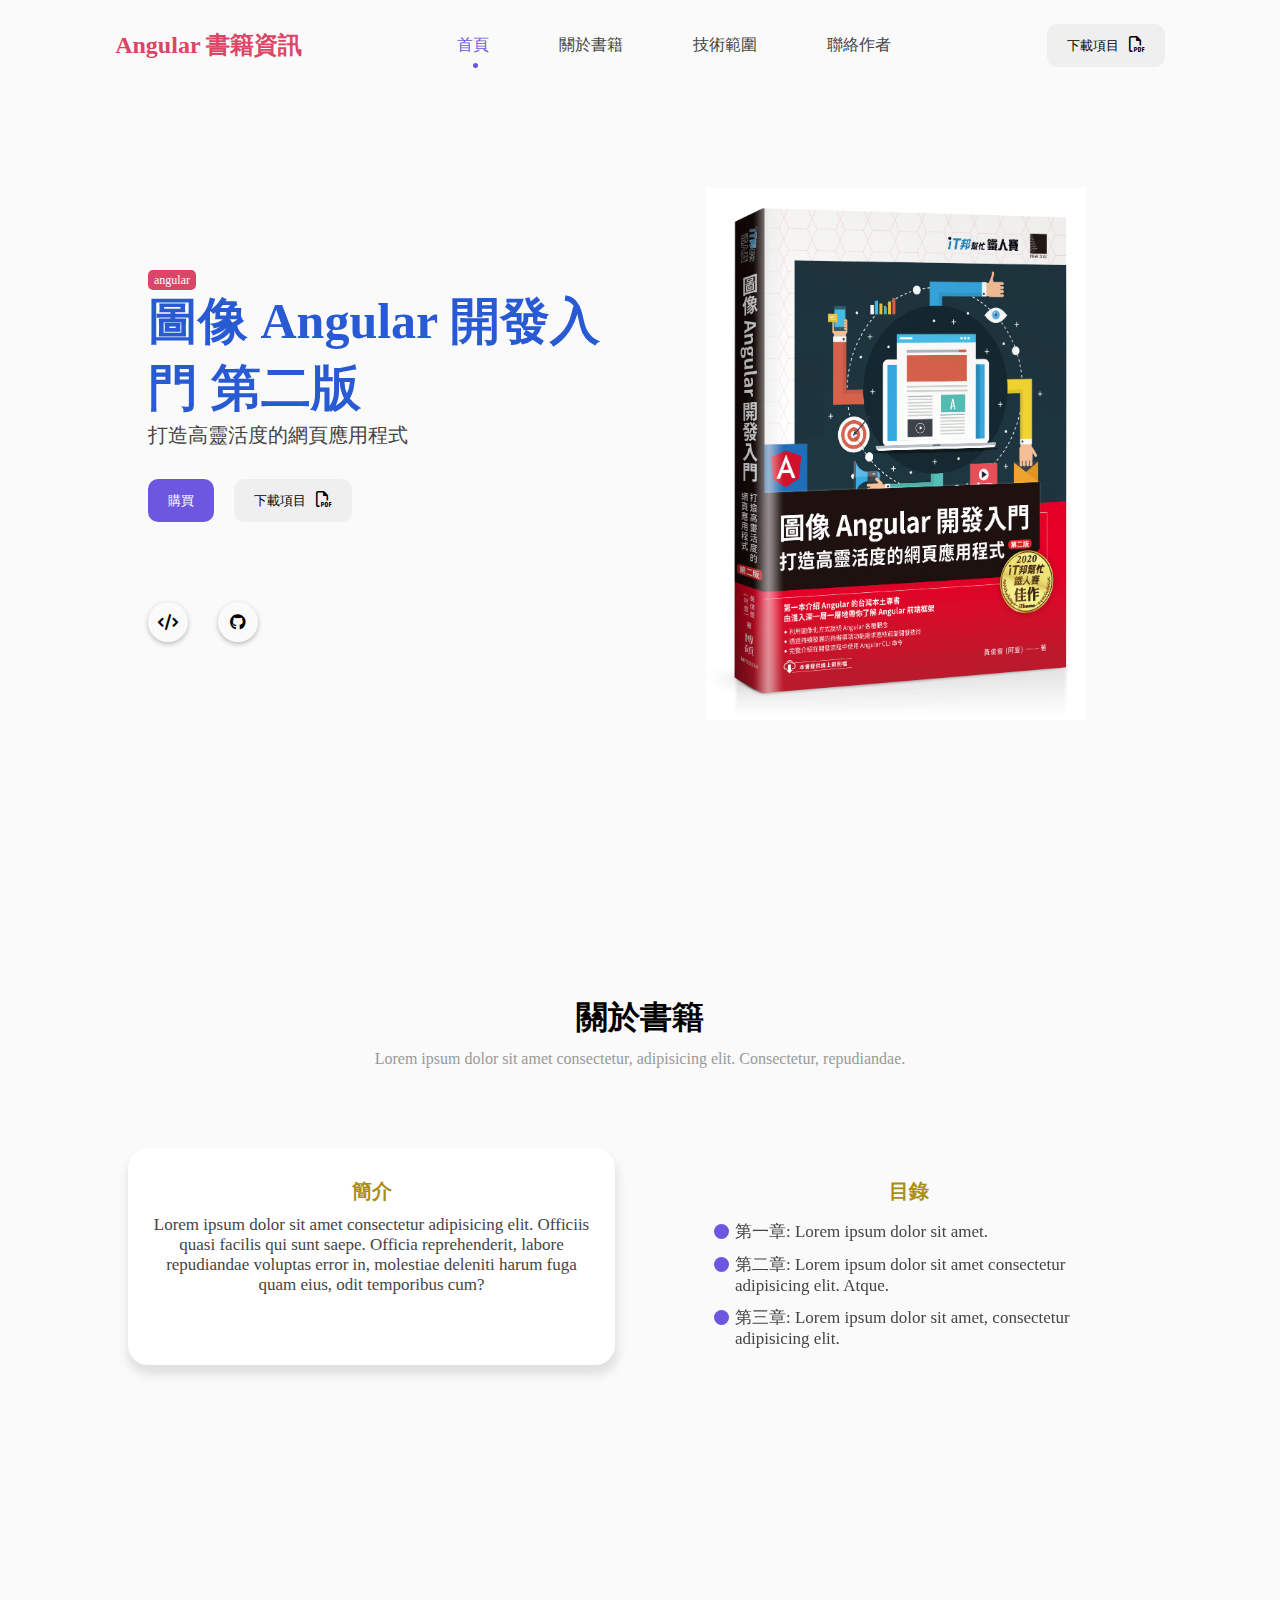
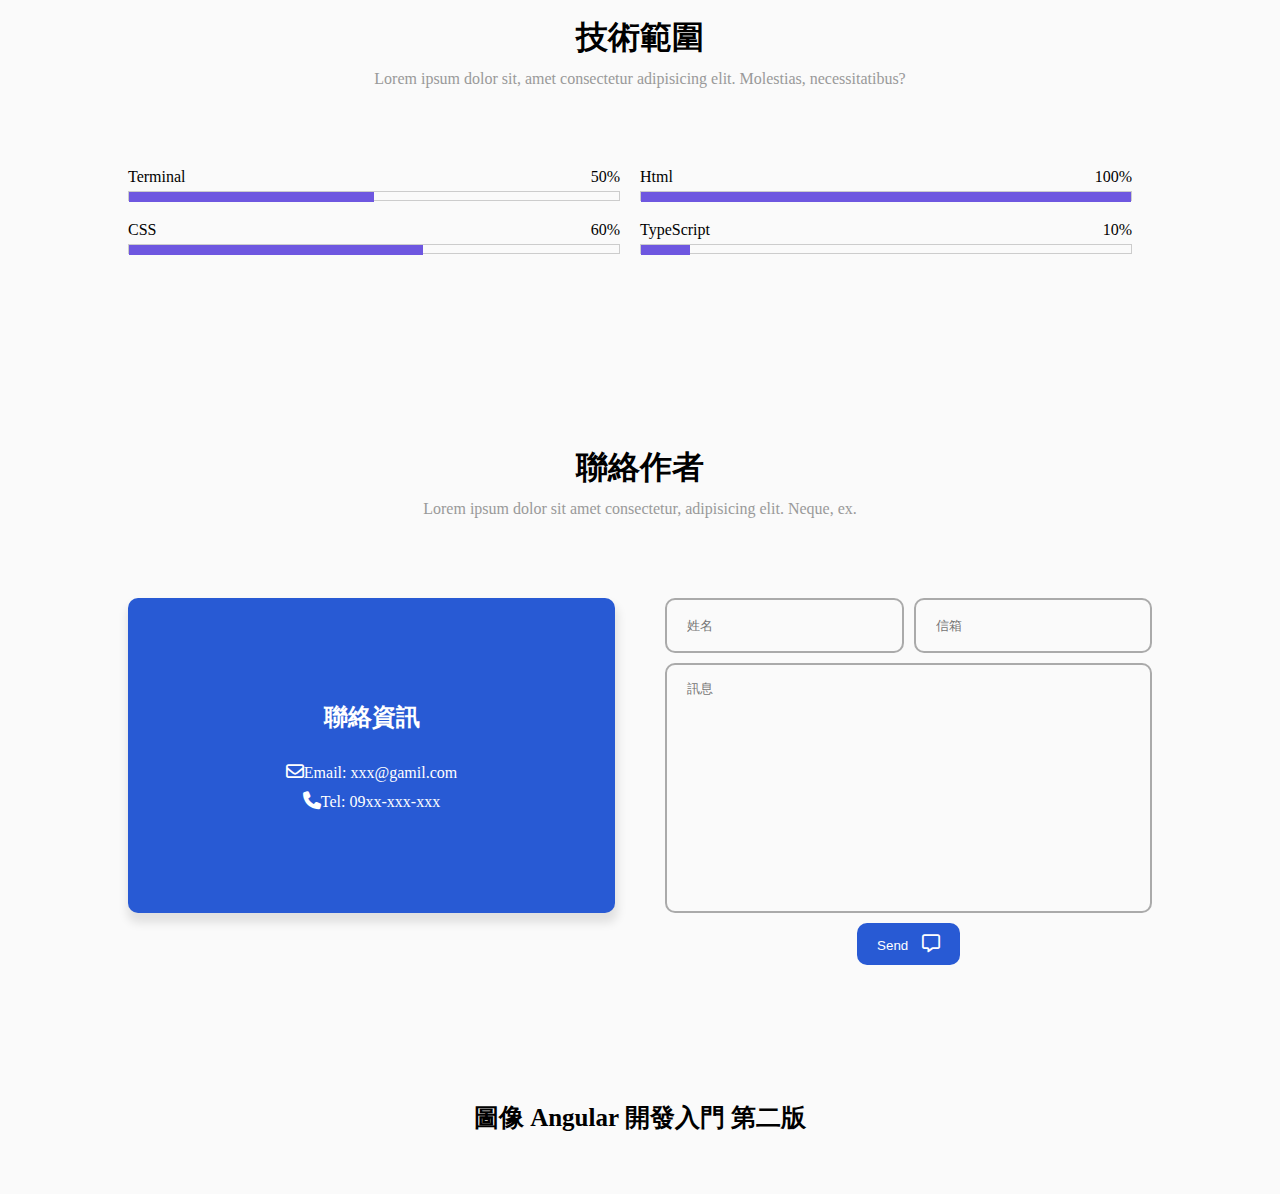
==== commit dd6a9788: "feat(footer): 頁尾標題文字樣式實作" ====
--- a/src/index.html
+++ b/src/index.html
@@ -141,6 +141,9 @@
           </div>
         </section>
       </main>
+      <footer>
+        <div class="top-footer">圖像 Angular 開發入門 第二版</div>
+      </footer>
     </div>
     <script src="./main.js"></script>
   </body>
--- a/src/style.min.css
+++ b/src/style.min.css
@@ -1 +1 @@
-nav{background-color:var(--body-color);position:fixed;width:100%;height:90px;line-height:90px;padding-inline:9vw;display:flex;justify-content:space-between}nav .nav-logo{font-size:24px;font-weight:600;color:var(--logo-color)}nav ul{display:flex;list-style:none}nav ul .nav-link{text-decoration:none;color:var(--text-color);font-weight:500;padding-inline:15px;margin-inline:20px}nav ul .active-link{position:relative;color:var(--first-color)}nav ul .active-link::after{position:absolute;content:"";width:5px;height:5px;background-color:var(--first-color);left:50%;bottom:-15px;border-radius:50%}.btn{font-weight:500;padding:12px 20px;background-color:#efefef;border:none;border-radius:10px;cursor:pointer}.btn:hover{background-color:var(--second-color);color:var(--white-color)}.btn>i{margin-left:10px}.home-text{padding-left:20px;min-height:80vh;width:50%;display:flex;flex-direction:column;justify-content:center}.home-text .tag>span{background-color:var(--logo-color);color:var(--white-color);padding:3px 6px;font-size:12px;border-radius:5px}.home-text .name{font-size:50px;font-weight:600;color:var(--third-color)}.home-text .subtitle{font-size:20px;margin-bottom:30px;color:var(--text-color)}.home-text .text-btn{display:flex;gap:20px}.home-text .text-btn>.blue-btn{background-color:var(--first-color);color:var(--white-color)}.home-text .text-btn>.blue-btn:hover{background-color:var(--first-color-hover)}.home-text .icons{display:flex;margin-top:5em;gap:30px}.home-text .icons .icon{display:flex;justify-content:center;align-items:center;width:40px;height:40px;border-radius:50%;box-shadow:0px 2px 5px 0px rgba(0,0,0,.25);cursor:pointer}.home-image{display:flex;justify-content:right;align-items:center;width:50%;min-height:80vh}.home-image .image{width:380px;margin:0 auto;overflow:hidden}.home-image .image img{width:380px}.about-container{display:flex;justify-content:space-between;width:100%;gap:50px}.about-container .introduce,.about-container .contents{width:50%}.about-container h3{margin-bottom:10px;font-size:20px;font-weight:600;color:var(--second-color)}.about-container .card{display:flex;align-items:center;flex-direction:column;padding:30px 20px 70px;width:100%;background-color:var(--white-color);border-radius:20px;box-shadow:1px 8px 10px 2px var(--first-shadow-color)}.about-container .card div{text-align:center;font-size:17px;color:var(--text-color)}.about-container .list{display:flex;flex-direction:column;padding:30px 65px 70px;width:100%}.about-container .list h3{text-align:center}.about-container .list .item{font-size:17px;padding:5px;color:var(--text-color);position:relative}.about-container .list .item::before{box-sizing:border-box;content:"";position:absolute;top:9px;left:-16px;width:15px;height:15px;border-radius:50px;background-color:var(--first-color)}.skill-container{display:flex;width:100%;gap:20px;flex-wrap:wrap}.skill-container .skill-item{flex-basis:calc(50% - 20px);display:flex;flex-direction:column;gap:5px}.skill-container .skill-item .skill{display:flex;justify-content:space-between;align-items:center}.skill-container .skill-item .progress-bar-warp{height:10px;border:1px solid #ccc}.skill-container .skill-item .progress-bar-warp .progress-bar{height:10px;background-color:var(--first-color)}.contact-container{display:flex;justify-content:space-between;width:100%;gap:50px}.contact-container .info,.contact-container .from{width:50%}.contact-container .contact-info{display:flex;flex-direction:column;justify-content:center;align-items:center;padding:20px 30px;width:100%;height:315px;background-color:var(--third-color);color:var(--white-color);border-radius:10px;gap:10px;box-shadow:1px 8px 10px 2px var(--first-shadow-color)}.contact-container .contact-info>h2{margin-bottom:20px}.contact-container .contact-info i{font-size:18px}.contact-container .from{display:grid;grid-template-columns:repeat(2, 1fr);grid-template-rows:55px 250px 1fr;gap:10px}.contact-container .from input,.contact-container .from textarea{background:rgba(0,0,0,0);border:2px solid #aaa;border-radius:10px;padding:15px 20px;outline:none}.contact-container .from input{padding:15px 20px}.contact-container .from textarea{grid-column:1/3;resize:none}.contact-container .from .btn{margin:0 auto;grid-column:1/3;background-color:var(--third-color);color:var(--white-color)}.contact-container .from .btn i{font-size:18px}:root{--body-color: rgb(250, 250, 250);--logo-color: rgb(218, 70, 102);--white-color: rgb(255, 255, 255);--text-color: rgb(68, 68, 68);--first-color: rgb(110, 87, 224);--first-color-hover: rgb(40, 91, 212);--first-shadow-color: rgba(0, 0, 0, 0.1);--second-color: rgb(170, 142, 18);--third-color: rgb(40, 90, 212)}html{scroll-behavior:smooth}body{background-color:var(--body-color)}body .container{width:100%}*{margin:0;padding:0;box-sizing:border-box}.wrapper{padding-inline:10vw}.wrapper .home-box{display:flex;padding-block:6em;height:100vh;min-height:700px}.wrapper .section{padding-block:6em}.wrapper .section .top-header{text-align:center;margin-bottom:5em}.wrapper .section .top-header h1{font-weight:600;margin-bottom:10px}.wrapper .section .top-header span{color:#999}i{font-size:16px}/*# sourceMappingURL=style.min.css.map */+nav{background-color:var(--body-color);position:fixed;width:100%;height:90px;line-height:90px;padding-inline:9vw;display:flex;justify-content:space-between}nav .nav-logo{font-size:24px;font-weight:600;color:var(--logo-color)}nav ul{display:flex;list-style:none}nav ul .nav-link{text-decoration:none;color:var(--text-color);font-weight:500;padding-inline:15px;margin-inline:20px}nav ul .active-link{position:relative;color:var(--first-color)}nav ul .active-link::after{position:absolute;content:"";width:5px;height:5px;background-color:var(--first-color);left:50%;bottom:-15px;border-radius:50%}.btn{font-weight:500;padding:12px 20px;background-color:#efefef;border:none;border-radius:10px;cursor:pointer}.btn:hover{background-color:var(--second-color);color:var(--white-color)}.btn>i{margin-left:10px}.home-text{padding-left:20px;min-height:80vh;width:50%;display:flex;flex-direction:column;justify-content:center}.home-text .tag>span{background-color:var(--logo-color);color:var(--white-color);padding:3px 6px;font-size:12px;border-radius:5px}.home-text .name{font-size:50px;font-weight:600;color:var(--third-color)}.home-text .subtitle{font-size:20px;margin-bottom:30px;color:var(--text-color)}.home-text .text-btn{display:flex;gap:20px}.home-text .text-btn>.blue-btn{background-color:var(--first-color);color:var(--white-color)}.home-text .text-btn>.blue-btn:hover{background-color:var(--first-color-hover)}.home-text .icons{display:flex;margin-top:5em;gap:30px}.home-text .icons .icon{display:flex;justify-content:center;align-items:center;width:40px;height:40px;border-radius:50%;box-shadow:0px 2px 5px 0px rgba(0,0,0,.25);cursor:pointer}.home-image{display:flex;justify-content:right;align-items:center;width:50%;min-height:80vh}.home-image .image{width:380px;margin:0 auto;overflow:hidden}.home-image .image img{width:380px}.about-container{display:flex;justify-content:space-between;width:100%;gap:50px}.about-container .introduce,.about-container .contents{width:50%}.about-container h3{margin-bottom:10px;font-size:20px;font-weight:600;color:var(--second-color)}.about-container .card{display:flex;align-items:center;flex-direction:column;padding:30px 20px 70px;width:100%;background-color:var(--white-color);border-radius:20px;box-shadow:1px 8px 10px 2px var(--first-shadow-color)}.about-container .card div{text-align:center;font-size:17px;color:var(--text-color)}.about-container .list{display:flex;flex-direction:column;padding:30px 65px 70px;width:100%}.about-container .list h3{text-align:center}.about-container .list .item{font-size:17px;padding:5px;color:var(--text-color);position:relative}.about-container .list .item::before{box-sizing:border-box;content:"";position:absolute;top:9px;left:-16px;width:15px;height:15px;border-radius:50px;background-color:var(--first-color)}.skill-container{display:flex;width:100%;gap:20px;flex-wrap:wrap}.skill-container .skill-item{flex-basis:calc(50% - 20px);display:flex;flex-direction:column;gap:5px}.skill-container .skill-item .skill{display:flex;justify-content:space-between;align-items:center}.skill-container .skill-item .progress-bar-warp{height:10px;border:1px solid #ccc}.skill-container .skill-item .progress-bar-warp .progress-bar{height:10px;background-color:var(--first-color)}.contact-container{display:flex;justify-content:space-between;width:100%;gap:50px}.contact-container .info,.contact-container .from{width:50%}.contact-container .contact-info{display:flex;flex-direction:column;justify-content:center;align-items:center;padding:20px 30px;width:100%;height:315px;background-color:var(--third-color);color:var(--white-color);border-radius:10px;gap:10px;box-shadow:1px 8px 10px 2px var(--first-shadow-color)}.contact-container .contact-info>h2{margin-bottom:20px}.contact-container .contact-info i{font-size:18px}.contact-container .from{display:grid;grid-template-columns:repeat(2, 1fr);grid-template-rows:55px 250px 1fr;gap:10px}.contact-container .from input,.contact-container .from textarea{background:rgba(0,0,0,0);border:2px solid #aaa;border-radius:10px;padding:15px 20px;outline:none}.contact-container .from input{padding:15px 20px}.contact-container .from textarea{grid-column:1/3;resize:none}.contact-container .from .btn{margin:0 auto;grid-column:1/3;background-color:var(--third-color);color:var(--white-color)}.contact-container .from .btn i{font-size:18px}footer{display:flex;justify-content:center;align-items:center;flex-direction:column;row-gap:30px;padding-block:40px 60px}footer .top-footer{font-size:25px;font-weight:600}:root{--body-color: rgb(250, 250, 250);--logo-color: rgb(218, 70, 102);--white-color: rgb(255, 255, 255);--text-color: rgb(68, 68, 68);--first-color: rgb(110, 87, 224);--first-color-hover: rgb(40, 91, 212);--first-shadow-color: rgba(0, 0, 0, 0.1);--second-color: rgb(170, 142, 18);--third-color: rgb(40, 90, 212)}html{scroll-behavior:smooth}body{background-color:var(--body-color)}body .container{width:100%}*{margin:0;padding:0;box-sizing:border-box}.wrapper{padding-inline:10vw}.wrapper .home-box{display:flex;padding-block:6em;height:100vh;min-height:700px}.wrapper .section{padding-block:6em}.wrapper .section .top-header{text-align:center;margin-bottom:5em}.wrapper .section .top-header h1{font-weight:600;margin-bottom:10px}.wrapper .section .top-header span{color:#999}i{font-size:16px}/*# sourceMappingURL=style.min.css.map */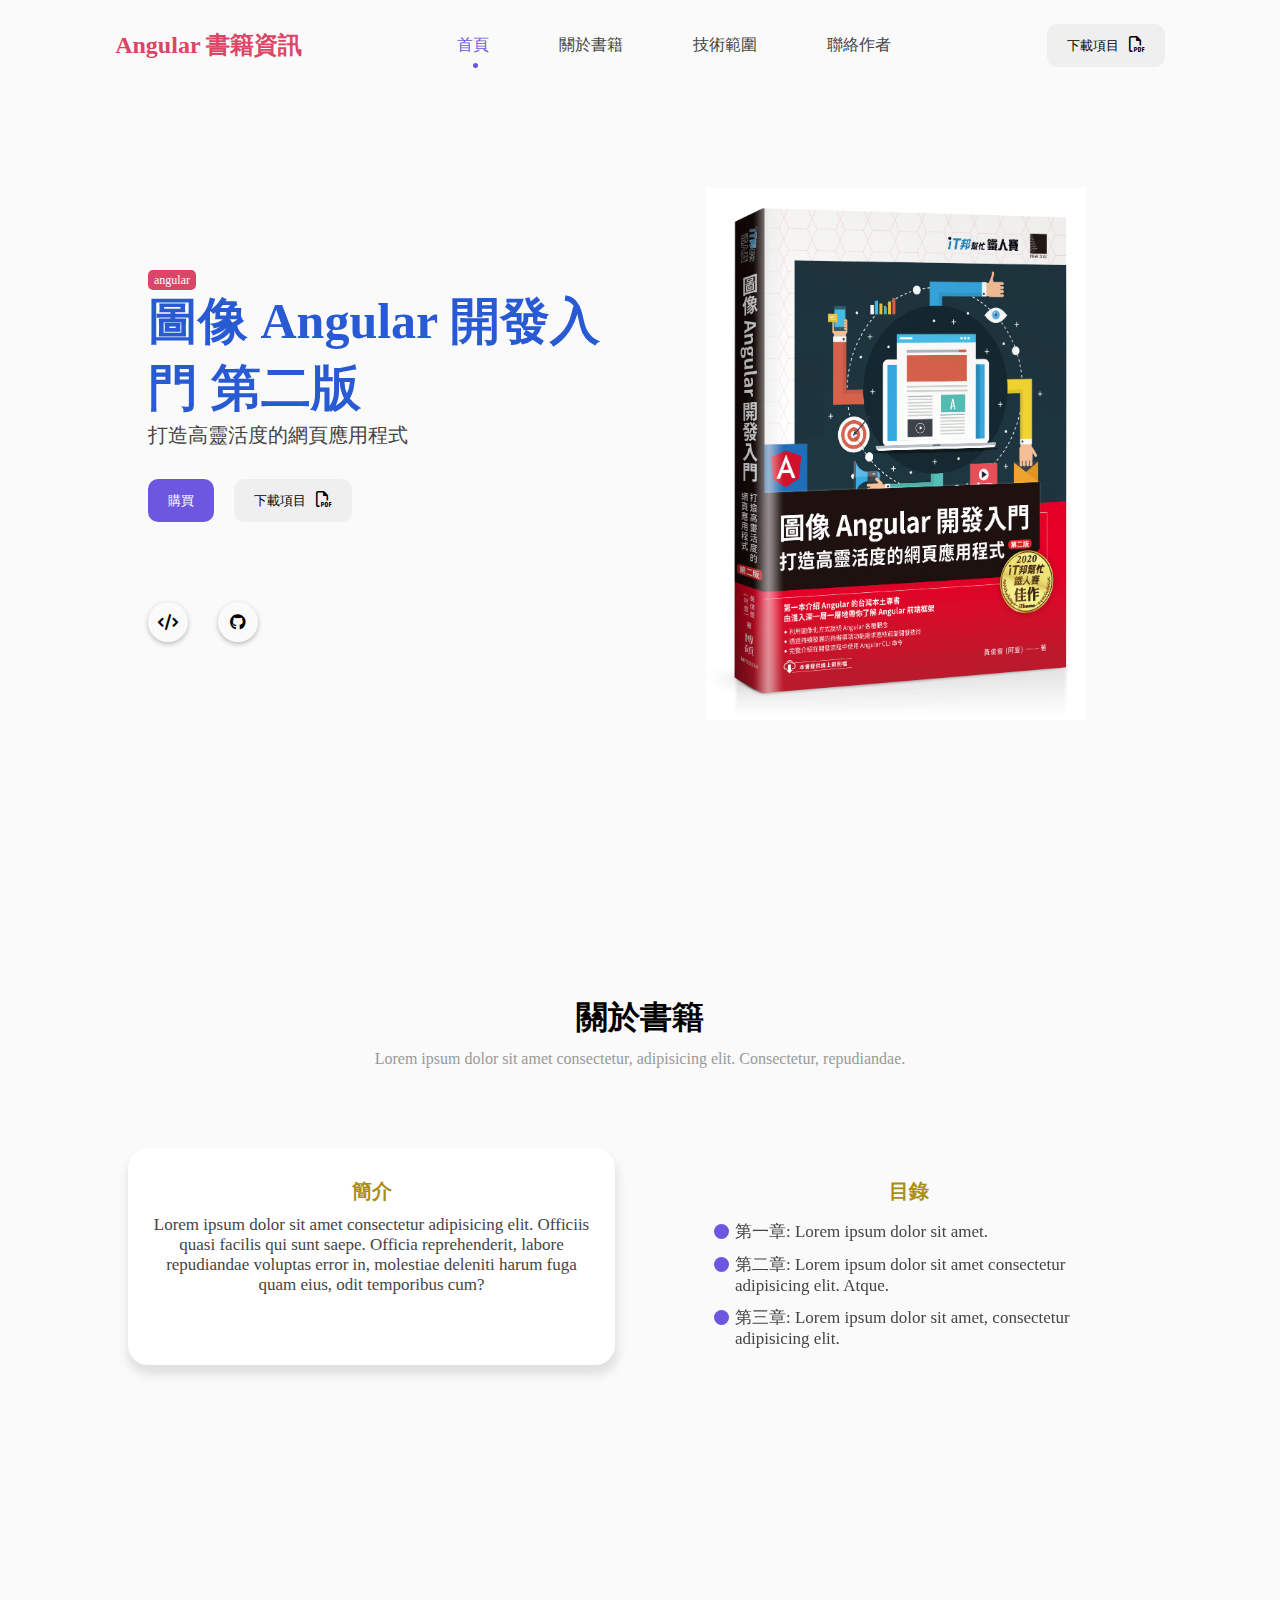
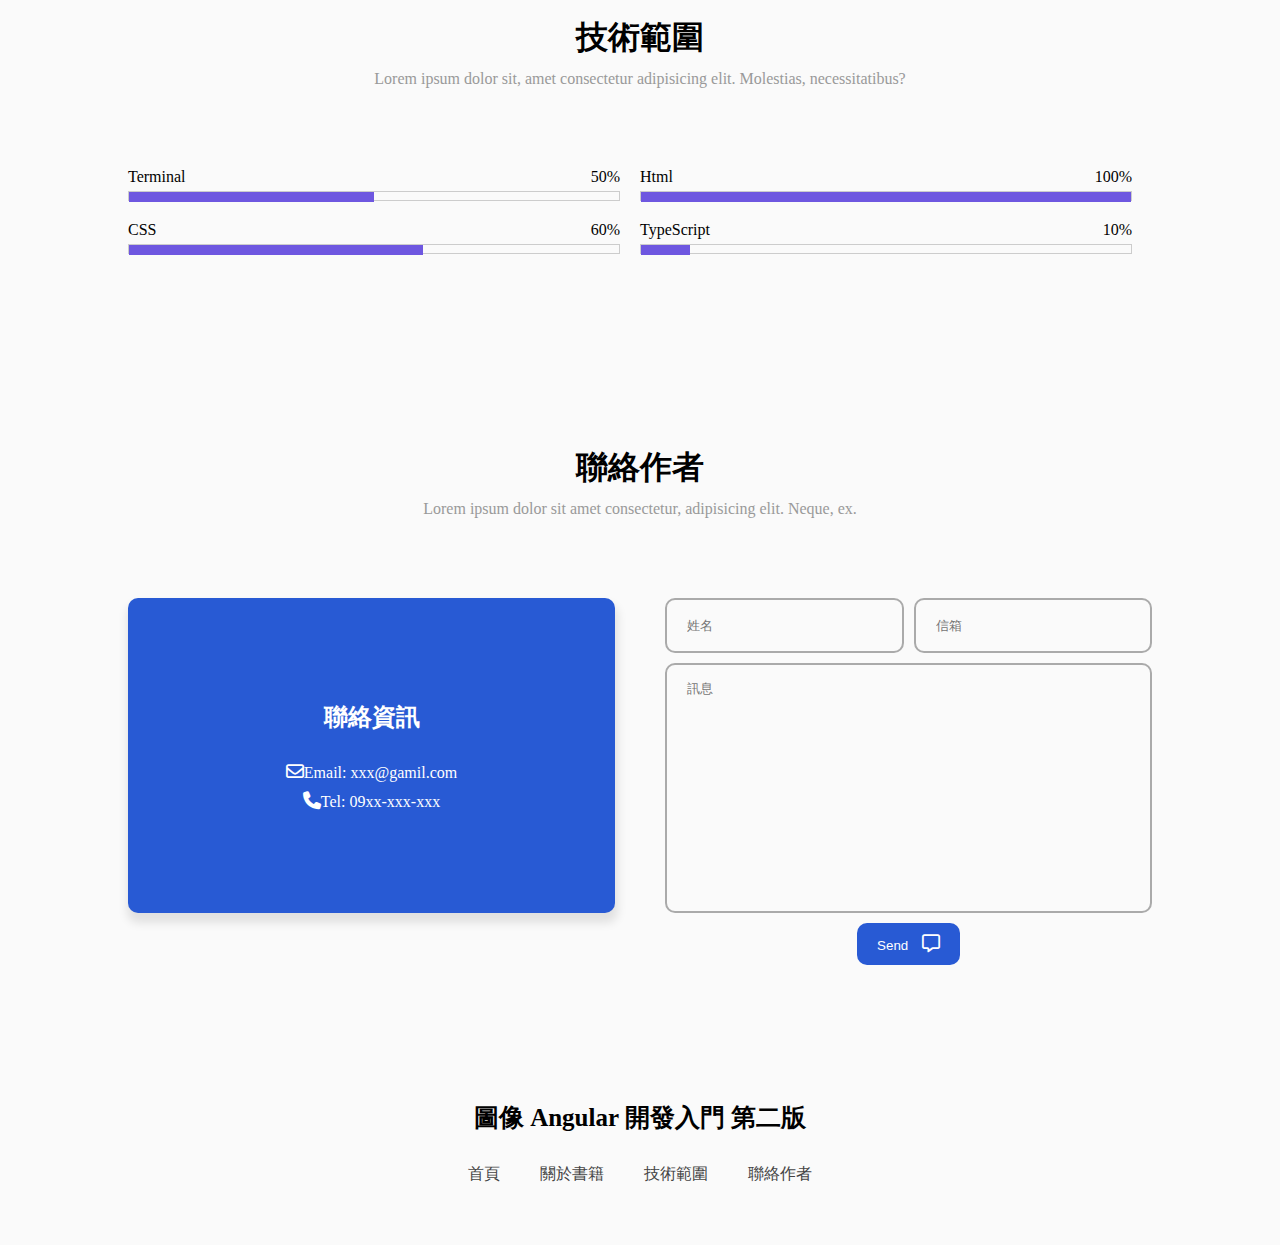
==== commit a7daf674: "feat(footer): 頁尾選單樣式實作" ====
--- a/src/index.html
+++ b/src/index.html
@@ -143,6 +143,20 @@
       </main>
       <footer>
         <div class="top-footer">圖像 Angular 開發入門 第二版</div>
+        <ul class="footer-menu">
+          <li class="menu-item">
+            <a href="#home">首頁</a>
+          </li>
+          <li class="menu-item">
+            <a href="#about">關於書籍</a>
+          </li>
+          <li class="menu-item">
+            <a href="#skill">技術範圍</a>
+          </li>
+          <li class="menu-item">
+            <a href="#contact">聯絡作者</a>
+          </li>
+        </ul>
       </footer>
     </div>
     <script src="./main.js"></script>
--- a/src/style.min.css
+++ b/src/style.min.css
@@ -1 +1 @@
-nav{background-color:var(--body-color);position:fixed;width:100%;height:90px;line-height:90px;padding-inline:9vw;display:flex;justify-content:space-between}nav .nav-logo{font-size:24px;font-weight:600;color:var(--logo-color)}nav ul{display:flex;list-style:none}nav ul .nav-link{text-decoration:none;color:var(--text-color);font-weight:500;padding-inline:15px;margin-inline:20px}nav ul .active-link{position:relative;color:var(--first-color)}nav ul .active-link::after{position:absolute;content:"";width:5px;height:5px;background-color:var(--first-color);left:50%;bottom:-15px;border-radius:50%}.btn{font-weight:500;padding:12px 20px;background-color:#efefef;border:none;border-radius:10px;cursor:pointer}.btn:hover{background-color:var(--second-color);color:var(--white-color)}.btn>i{margin-left:10px}.home-text{padding-left:20px;min-height:80vh;width:50%;display:flex;flex-direction:column;justify-content:center}.home-text .tag>span{background-color:var(--logo-color);color:var(--white-color);padding:3px 6px;font-size:12px;border-radius:5px}.home-text .name{font-size:50px;font-weight:600;color:var(--third-color)}.home-text .subtitle{font-size:20px;margin-bottom:30px;color:var(--text-color)}.home-text .text-btn{display:flex;gap:20px}.home-text .text-btn>.blue-btn{background-color:var(--first-color);color:var(--white-color)}.home-text .text-btn>.blue-btn:hover{background-color:var(--first-color-hover)}.home-text .icons{display:flex;margin-top:5em;gap:30px}.home-text .icons .icon{display:flex;justify-content:center;align-items:center;width:40px;height:40px;border-radius:50%;box-shadow:0px 2px 5px 0px rgba(0,0,0,.25);cursor:pointer}.home-image{display:flex;justify-content:right;align-items:center;width:50%;min-height:80vh}.home-image .image{width:380px;margin:0 auto;overflow:hidden}.home-image .image img{width:380px}.about-container{display:flex;justify-content:space-between;width:100%;gap:50px}.about-container .introduce,.about-container .contents{width:50%}.about-container h3{margin-bottom:10px;font-size:20px;font-weight:600;color:var(--second-color)}.about-container .card{display:flex;align-items:center;flex-direction:column;padding:30px 20px 70px;width:100%;background-color:var(--white-color);border-radius:20px;box-shadow:1px 8px 10px 2px var(--first-shadow-color)}.about-container .card div{text-align:center;font-size:17px;color:var(--text-color)}.about-container .list{display:flex;flex-direction:column;padding:30px 65px 70px;width:100%}.about-container .list h3{text-align:center}.about-container .list .item{font-size:17px;padding:5px;color:var(--text-color);position:relative}.about-container .list .item::before{box-sizing:border-box;content:"";position:absolute;top:9px;left:-16px;width:15px;height:15px;border-radius:50px;background-color:var(--first-color)}.skill-container{display:flex;width:100%;gap:20px;flex-wrap:wrap}.skill-container .skill-item{flex-basis:calc(50% - 20px);display:flex;flex-direction:column;gap:5px}.skill-container .skill-item .skill{display:flex;justify-content:space-between;align-items:center}.skill-container .skill-item .progress-bar-warp{height:10px;border:1px solid #ccc}.skill-container .skill-item .progress-bar-warp .progress-bar{height:10px;background-color:var(--first-color)}.contact-container{display:flex;justify-content:space-between;width:100%;gap:50px}.contact-container .info,.contact-container .from{width:50%}.contact-container .contact-info{display:flex;flex-direction:column;justify-content:center;align-items:center;padding:20px 30px;width:100%;height:315px;background-color:var(--third-color);color:var(--white-color);border-radius:10px;gap:10px;box-shadow:1px 8px 10px 2px var(--first-shadow-color)}.contact-container .contact-info>h2{margin-bottom:20px}.contact-container .contact-info i{font-size:18px}.contact-container .from{display:grid;grid-template-columns:repeat(2, 1fr);grid-template-rows:55px 250px 1fr;gap:10px}.contact-container .from input,.contact-container .from textarea{background:rgba(0,0,0,0);border:2px solid #aaa;border-radius:10px;padding:15px 20px;outline:none}.contact-container .from input{padding:15px 20px}.contact-container .from textarea{grid-column:1/3;resize:none}.contact-container .from .btn{margin:0 auto;grid-column:1/3;background-color:var(--third-color);color:var(--white-color)}.contact-container .from .btn i{font-size:18px}footer{display:flex;justify-content:center;align-items:center;flex-direction:column;row-gap:30px;padding-block:40px 60px}footer .top-footer{font-size:25px;font-weight:600}:root{--body-color: rgb(250, 250, 250);--logo-color: rgb(218, 70, 102);--white-color: rgb(255, 255, 255);--text-color: rgb(68, 68, 68);--first-color: rgb(110, 87, 224);--first-color-hover: rgb(40, 91, 212);--first-shadow-color: rgba(0, 0, 0, 0.1);--second-color: rgb(170, 142, 18);--third-color: rgb(40, 90, 212)}html{scroll-behavior:smooth}body{background-color:var(--body-color)}body .container{width:100%}*{margin:0;padding:0;box-sizing:border-box}.wrapper{padding-inline:10vw}.wrapper .home-box{display:flex;padding-block:6em;height:100vh;min-height:700px}.wrapper .section{padding-block:6em}.wrapper .section .top-header{text-align:center;margin-bottom:5em}.wrapper .section .top-header h1{font-weight:600;margin-bottom:10px}.wrapper .section .top-header span{color:#999}i{font-size:16px}/*# sourceMappingURL=style.min.css.map */+nav{background-color:var(--body-color);position:fixed;width:100%;height:90px;line-height:90px;padding-inline:9vw;display:flex;justify-content:space-between}nav .nav-logo{font-size:24px;font-weight:600;color:var(--logo-color)}nav ul{display:flex;list-style:none}nav ul .nav-link{text-decoration:none;color:var(--text-color);font-weight:500;padding-inline:15px;margin-inline:20px}nav ul .active-link{position:relative;color:var(--first-color)}nav ul .active-link::after{position:absolute;content:"";width:5px;height:5px;background-color:var(--first-color);left:50%;bottom:-15px;border-radius:50%}.btn{font-weight:500;padding:12px 20px;background-color:#efefef;border:none;border-radius:10px;cursor:pointer}.btn:hover{background-color:var(--second-color);color:var(--white-color)}.btn>i{margin-left:10px}.home-text{padding-left:20px;min-height:80vh;width:50%;display:flex;flex-direction:column;justify-content:center}.home-text .tag>span{background-color:var(--logo-color);color:var(--white-color);padding:3px 6px;font-size:12px;border-radius:5px}.home-text .name{font-size:50px;font-weight:600;color:var(--third-color)}.home-text .subtitle{font-size:20px;margin-bottom:30px;color:var(--text-color)}.home-text .text-btn{display:flex;gap:20px}.home-text .text-btn>.blue-btn{background-color:var(--first-color);color:var(--white-color)}.home-text .text-btn>.blue-btn:hover{background-color:var(--first-color-hover)}.home-text .icons{display:flex;margin-top:5em;gap:30px}.home-text .icons .icon{display:flex;justify-content:center;align-items:center;width:40px;height:40px;border-radius:50%;box-shadow:0px 2px 5px 0px rgba(0,0,0,.25);cursor:pointer}.home-image{display:flex;justify-content:right;align-items:center;width:50%;min-height:80vh}.home-image .image{width:380px;margin:0 auto;overflow:hidden}.home-image .image img{width:380px}.about-container{display:flex;justify-content:space-between;width:100%;gap:50px}.about-container .introduce,.about-container .contents{width:50%}.about-container h3{margin-bottom:10px;font-size:20px;font-weight:600;color:var(--second-color)}.about-container .card{display:flex;align-items:center;flex-direction:column;padding:30px 20px 70px;width:100%;background-color:var(--white-color);border-radius:20px;box-shadow:1px 8px 10px 2px var(--first-shadow-color)}.about-container .card div{text-align:center;font-size:17px;color:var(--text-color)}.about-container .list{display:flex;flex-direction:column;padding:30px 65px 70px;width:100%}.about-container .list h3{text-align:center}.about-container .list .item{font-size:17px;padding:5px;color:var(--text-color);position:relative}.about-container .list .item::before{box-sizing:border-box;content:"";position:absolute;top:9px;left:-16px;width:15px;height:15px;border-radius:50px;background-color:var(--first-color)}.skill-container{display:flex;width:100%;gap:20px;flex-wrap:wrap}.skill-container .skill-item{flex-basis:calc(50% - 20px);display:flex;flex-direction:column;gap:5px}.skill-container .skill-item .skill{display:flex;justify-content:space-between;align-items:center}.skill-container .skill-item .progress-bar-warp{height:10px;border:1px solid #ccc}.skill-container .skill-item .progress-bar-warp .progress-bar{height:10px;background-color:var(--first-color)}.contact-container{display:flex;justify-content:space-between;width:100%;gap:50px}.contact-container .info,.contact-container .from{width:50%}.contact-container .contact-info{display:flex;flex-direction:column;justify-content:center;align-items:center;padding:20px 30px;width:100%;height:315px;background-color:var(--third-color);color:var(--white-color);border-radius:10px;gap:10px;box-shadow:1px 8px 10px 2px var(--first-shadow-color)}.contact-container .contact-info>h2{margin-bottom:20px}.contact-container .contact-info i{font-size:18px}.contact-container .from{display:grid;grid-template-columns:repeat(2, 1fr);grid-template-rows:55px 250px 1fr;gap:10px}.contact-container .from input,.contact-container .from textarea{background:rgba(0,0,0,0);border:2px solid #aaa;border-radius:10px;padding:15px 20px;outline:none}.contact-container .from input{padding:15px 20px}.contact-container .from textarea{grid-column:1/3;resize:none}.contact-container .from .btn{margin:0 auto;grid-column:1/3;background-color:var(--third-color);color:var(--white-color)}.contact-container .from .btn i{font-size:18px}footer{display:flex;justify-content:center;align-items:center;flex-direction:column;row-gap:30px;padding-block:40px 60px}footer .top-footer{font-size:25px;font-weight:600}footer .footer-menu{display:flex}footer .footer-menu .menu-item{list-style:none}footer .footer-menu .menu-item a{text-decoration:none;color:var(--text-color);font-weight:500;margin-inline:20px}:root{--body-color: rgb(250, 250, 250);--logo-color: rgb(218, 70, 102);--white-color: rgb(255, 255, 255);--text-color: rgb(68, 68, 68);--first-color: rgb(110, 87, 224);--first-color-hover: rgb(40, 91, 212);--first-shadow-color: rgba(0, 0, 0, 0.1);--second-color: rgb(170, 142, 18);--third-color: rgb(40, 90, 212)}html{scroll-behavior:smooth}body{background-color:var(--body-color)}body .container{width:100%}*{margin:0;padding:0;box-sizing:border-box}.wrapper{padding-inline:10vw}.wrapper .home-box{display:flex;padding-block:6em;height:100vh;min-height:700px}.wrapper .section{padding-block:6em}.wrapper .section .top-header{text-align:center;margin-bottom:5em}.wrapper .section .top-header h1{font-weight:600;margin-bottom:10px}.wrapper .section .top-header span{color:#999}i{font-size:16px}/*# sourceMappingURL=style.min.css.map */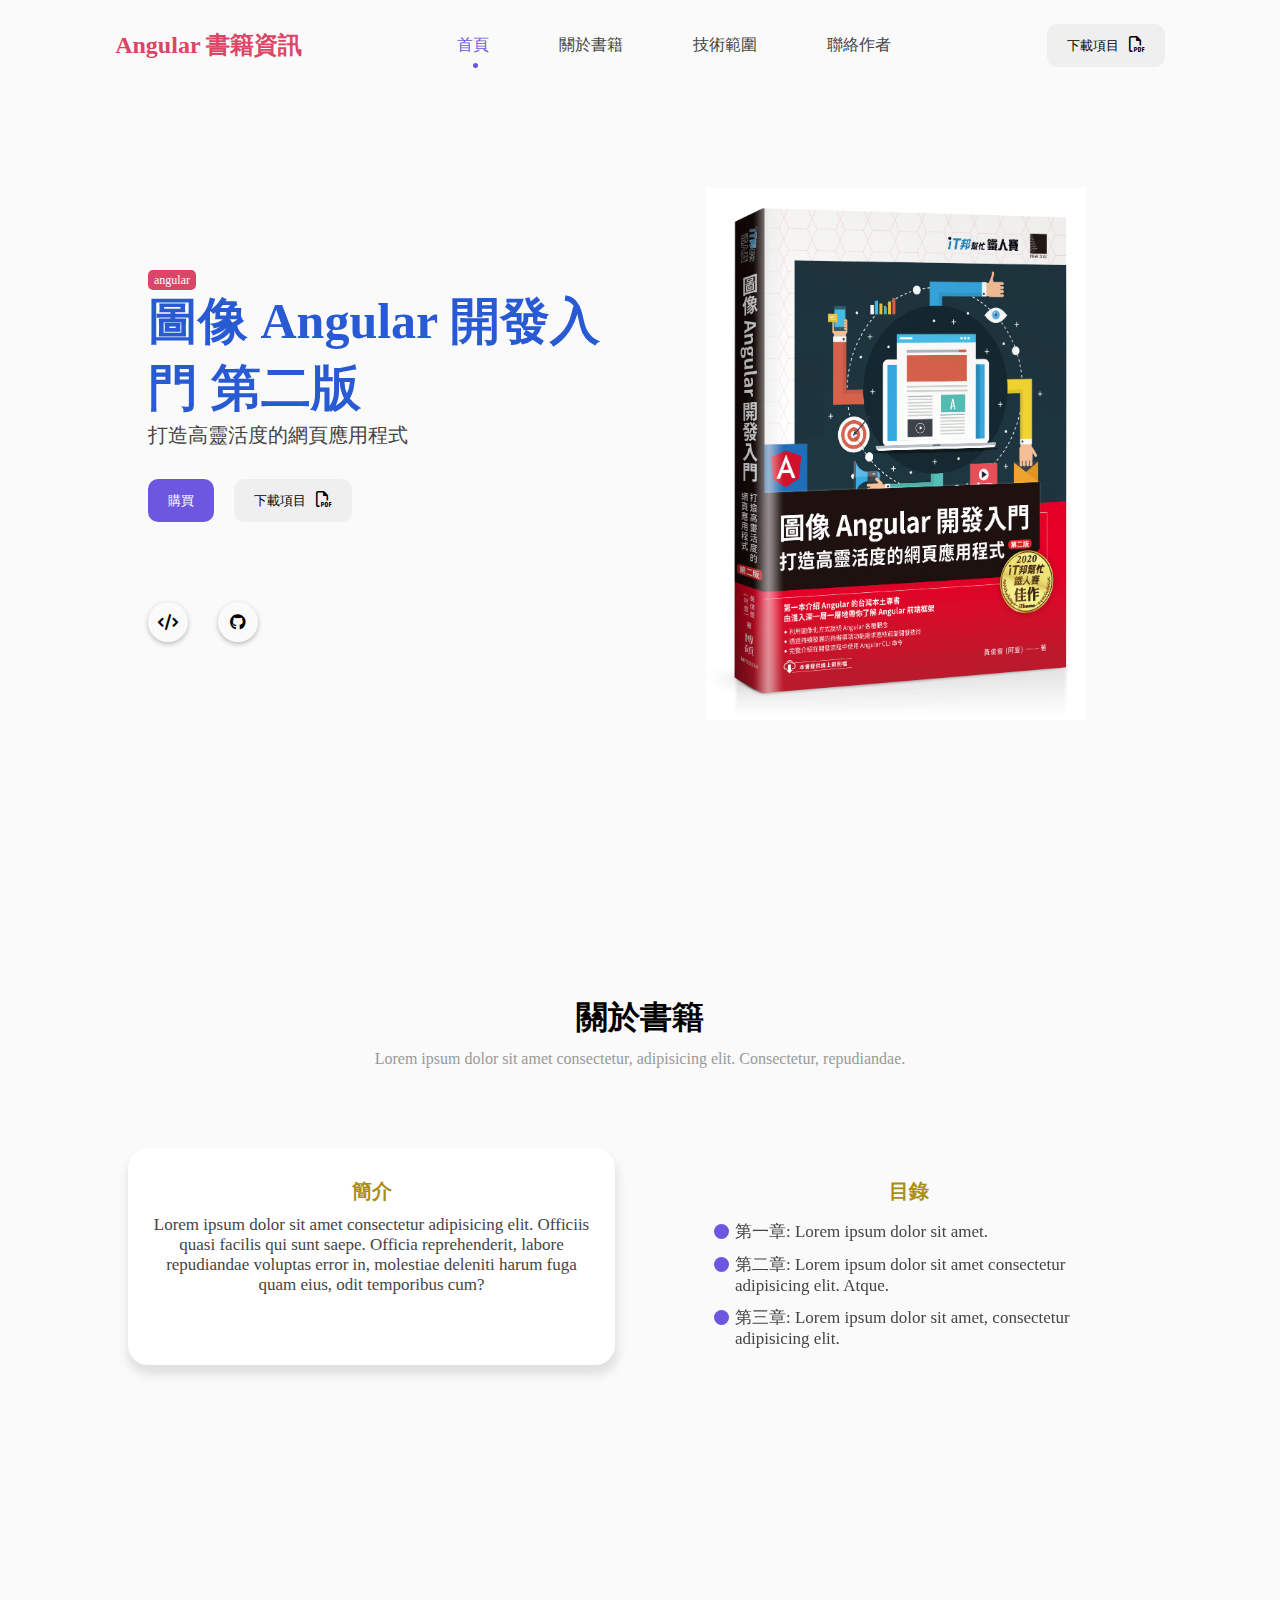
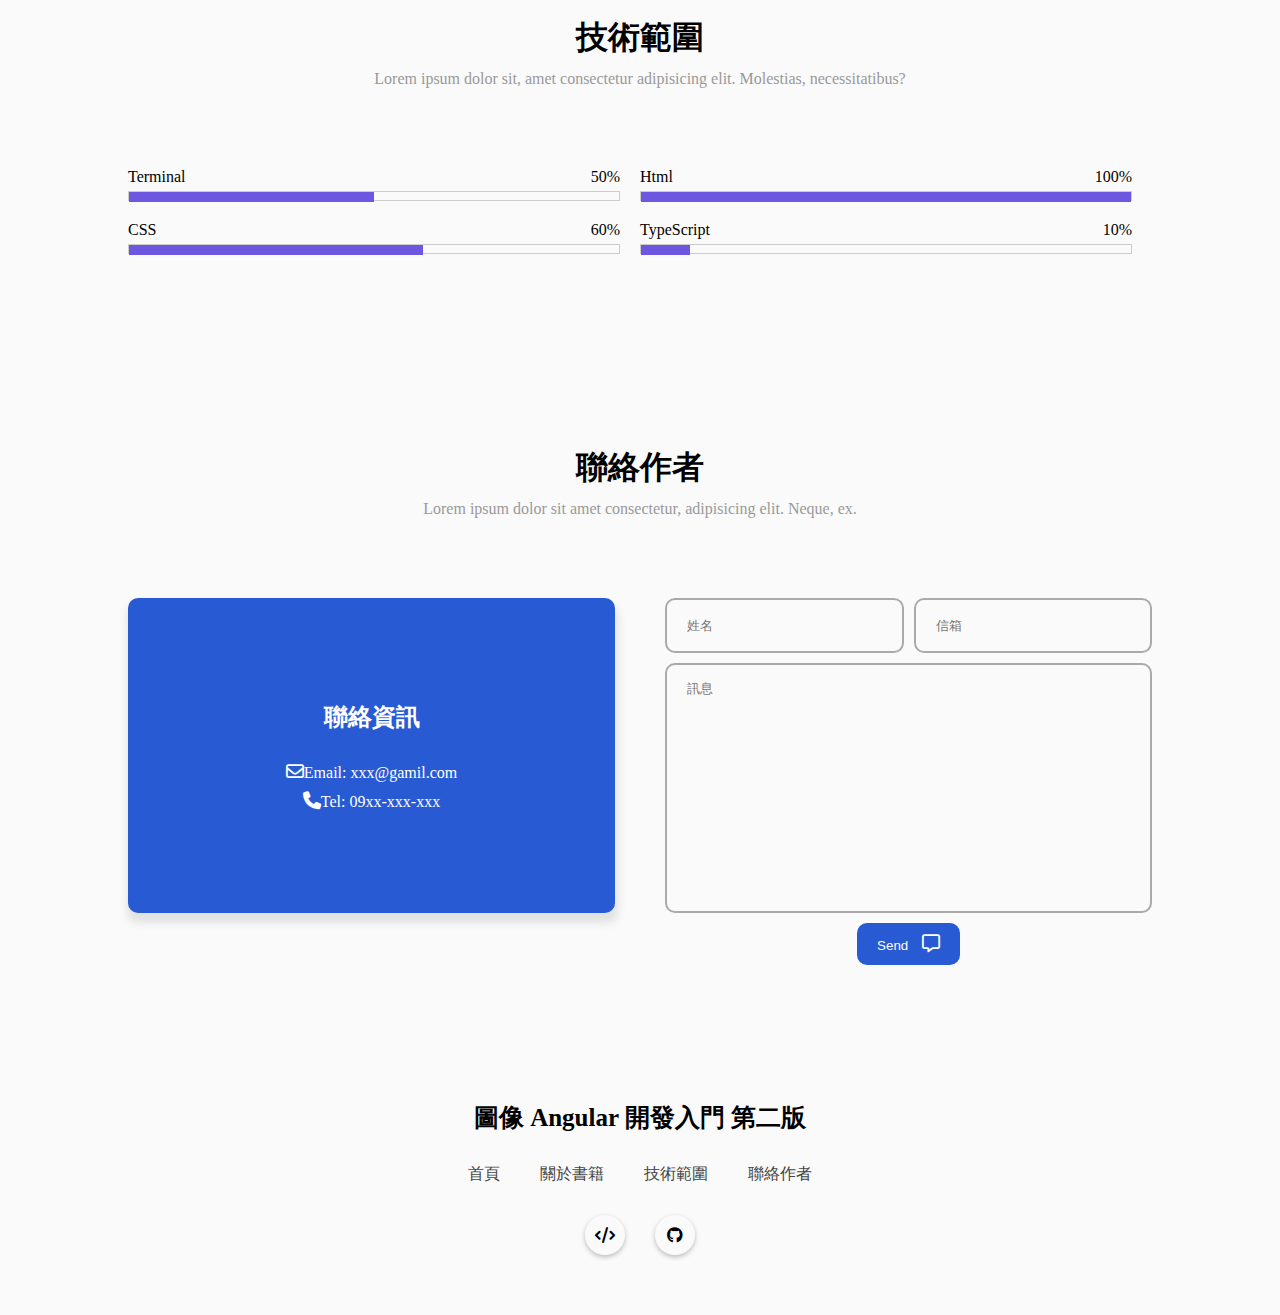
==== commit daaa98f0: "feat(footer): 頁面圖示樣式實作" ====
--- a/src/index.html
+++ b/src/index.html
@@ -157,6 +157,10 @@
             <a href="#contact">聯絡作者</a>
           </li>
         </ul>
+        <div class="footer-icons">
+          <div class="icon"><i class="fa-solid fa-code"></i></div>
+          <div class="icon"><i class="fa-brands fa-github"></i></div>
+        </div>
       </footer>
     </div>
     <script src="./main.js"></script>
--- a/src/style.min.css
+++ b/src/style.min.css
@@ -1 +1 @@
-nav{background-color:var(--body-color);position:fixed;width:100%;height:90px;line-height:90px;padding-inline:9vw;display:flex;justify-content:space-between}nav .nav-logo{font-size:24px;font-weight:600;color:var(--logo-color)}nav ul{display:flex;list-style:none}nav ul .nav-link{text-decoration:none;color:var(--text-color);font-weight:500;padding-inline:15px;margin-inline:20px}nav ul .active-link{position:relative;color:var(--first-color)}nav ul .active-link::after{position:absolute;content:"";width:5px;height:5px;background-color:var(--first-color);left:50%;bottom:-15px;border-radius:50%}.btn{font-weight:500;padding:12px 20px;background-color:#efefef;border:none;border-radius:10px;cursor:pointer}.btn:hover{background-color:var(--second-color);color:var(--white-color)}.btn>i{margin-left:10px}.home-text{padding-left:20px;min-height:80vh;width:50%;display:flex;flex-direction:column;justify-content:center}.home-text .tag>span{background-color:var(--logo-color);color:var(--white-color);padding:3px 6px;font-size:12px;border-radius:5px}.home-text .name{font-size:50px;font-weight:600;color:var(--third-color)}.home-text .subtitle{font-size:20px;margin-bottom:30px;color:var(--text-color)}.home-text .text-btn{display:flex;gap:20px}.home-text .text-btn>.blue-btn{background-color:var(--first-color);color:var(--white-color)}.home-text .text-btn>.blue-btn:hover{background-color:var(--first-color-hover)}.home-text .icons{display:flex;margin-top:5em;gap:30px}.home-text .icons .icon{display:flex;justify-content:center;align-items:center;width:40px;height:40px;border-radius:50%;box-shadow:0px 2px 5px 0px rgba(0,0,0,.25);cursor:pointer}.home-image{display:flex;justify-content:right;align-items:center;width:50%;min-height:80vh}.home-image .image{width:380px;margin:0 auto;overflow:hidden}.home-image .image img{width:380px}.about-container{display:flex;justify-content:space-between;width:100%;gap:50px}.about-container .introduce,.about-container .contents{width:50%}.about-container h3{margin-bottom:10px;font-size:20px;font-weight:600;color:var(--second-color)}.about-container .card{display:flex;align-items:center;flex-direction:column;padding:30px 20px 70px;width:100%;background-color:var(--white-color);border-radius:20px;box-shadow:1px 8px 10px 2px var(--first-shadow-color)}.about-container .card div{text-align:center;font-size:17px;color:var(--text-color)}.about-container .list{display:flex;flex-direction:column;padding:30px 65px 70px;width:100%}.about-container .list h3{text-align:center}.about-container .list .item{font-size:17px;padding:5px;color:var(--text-color);position:relative}.about-container .list .item::before{box-sizing:border-box;content:"";position:absolute;top:9px;left:-16px;width:15px;height:15px;border-radius:50px;background-color:var(--first-color)}.skill-container{display:flex;width:100%;gap:20px;flex-wrap:wrap}.skill-container .skill-item{flex-basis:calc(50% - 20px);display:flex;flex-direction:column;gap:5px}.skill-container .skill-item .skill{display:flex;justify-content:space-between;align-items:center}.skill-container .skill-item .progress-bar-warp{height:10px;border:1px solid #ccc}.skill-container .skill-item .progress-bar-warp .progress-bar{height:10px;background-color:var(--first-color)}.contact-container{display:flex;justify-content:space-between;width:100%;gap:50px}.contact-container .info,.contact-container .from{width:50%}.contact-container .contact-info{display:flex;flex-direction:column;justify-content:center;align-items:center;padding:20px 30px;width:100%;height:315px;background-color:var(--third-color);color:var(--white-color);border-radius:10px;gap:10px;box-shadow:1px 8px 10px 2px var(--first-shadow-color)}.contact-container .contact-info>h2{margin-bottom:20px}.contact-container .contact-info i{font-size:18px}.contact-container .from{display:grid;grid-template-columns:repeat(2, 1fr);grid-template-rows:55px 250px 1fr;gap:10px}.contact-container .from input,.contact-container .from textarea{background:rgba(0,0,0,0);border:2px solid #aaa;border-radius:10px;padding:15px 20px;outline:none}.contact-container .from input{padding:15px 20px}.contact-container .from textarea{grid-column:1/3;resize:none}.contact-container .from .btn{margin:0 auto;grid-column:1/3;background-color:var(--third-color);color:var(--white-color)}.contact-container .from .btn i{font-size:18px}footer{display:flex;justify-content:center;align-items:center;flex-direction:column;row-gap:30px;padding-block:40px 60px}footer .top-footer{font-size:25px;font-weight:600}footer .footer-menu{display:flex}footer .footer-menu .menu-item{list-style:none}footer .footer-menu .menu-item a{text-decoration:none;color:var(--text-color);font-weight:500;margin-inline:20px}:root{--body-color: rgb(250, 250, 250);--logo-color: rgb(218, 70, 102);--white-color: rgb(255, 255, 255);--text-color: rgb(68, 68, 68);--first-color: rgb(110, 87, 224);--first-color-hover: rgb(40, 91, 212);--first-shadow-color: rgba(0, 0, 0, 0.1);--second-color: rgb(170, 142, 18);--third-color: rgb(40, 90, 212)}html{scroll-behavior:smooth}body{background-color:var(--body-color)}body .container{width:100%}*{margin:0;padding:0;box-sizing:border-box}.wrapper{padding-inline:10vw}.wrapper .home-box{display:flex;padding-block:6em;height:100vh;min-height:700px}.wrapper .section{padding-block:6em}.wrapper .section .top-header{text-align:center;margin-bottom:5em}.wrapper .section .top-header h1{font-weight:600;margin-bottom:10px}.wrapper .section .top-header span{color:#999}i{font-size:16px}/*# sourceMappingURL=style.min.css.map */+nav{background-color:var(--body-color);position:fixed;width:100%;height:90px;line-height:90px;padding-inline:9vw;display:flex;justify-content:space-between}nav .nav-logo{font-size:24px;font-weight:600;color:var(--logo-color)}nav ul{display:flex;list-style:none}nav ul .nav-link{text-decoration:none;color:var(--text-color);font-weight:500;padding-inline:15px;margin-inline:20px}nav ul .active-link{position:relative;color:var(--first-color)}nav ul .active-link::after{position:absolute;content:"";width:5px;height:5px;background-color:var(--first-color);left:50%;bottom:-15px;border-radius:50%}.btn{font-weight:500;padding:12px 20px;background-color:#efefef;border:none;border-radius:10px;cursor:pointer}.btn:hover{background-color:var(--second-color);color:var(--white-color)}.btn>i{margin-left:10px}.home-text{padding-left:20px;min-height:80vh;width:50%;display:flex;flex-direction:column;justify-content:center}.home-text .tag>span{background-color:var(--logo-color);color:var(--white-color);padding:3px 6px;font-size:12px;border-radius:5px}.home-text .name{font-size:50px;font-weight:600;color:var(--third-color)}.home-text .subtitle{font-size:20px;margin-bottom:30px;color:var(--text-color)}.home-text .text-btn{display:flex;gap:20px}.home-text .text-btn>.blue-btn{background-color:var(--first-color);color:var(--white-color)}.home-text .text-btn>.blue-btn:hover{background-color:var(--first-color-hover)}.home-text .icons{display:flex;margin-top:5em;gap:30px}.home-image{display:flex;justify-content:right;align-items:center;width:50%;min-height:80vh}.home-image .image{width:380px;margin:0 auto;overflow:hidden}.home-image .image img{width:380px}.about-container{display:flex;justify-content:space-between;width:100%;gap:50px}.about-container .introduce,.about-container .contents{width:50%}.about-container h3{margin-bottom:10px;font-size:20px;font-weight:600;color:var(--second-color)}.about-container .card{display:flex;align-items:center;flex-direction:column;padding:30px 20px 70px;width:100%;background-color:var(--white-color);border-radius:20px;box-shadow:1px 8px 10px 2px var(--first-shadow-color)}.about-container .card div{text-align:center;font-size:17px;color:var(--text-color)}.about-container .list{display:flex;flex-direction:column;padding:30px 65px 70px;width:100%}.about-container .list h3{text-align:center}.about-container .list .item{font-size:17px;padding:5px;color:var(--text-color);position:relative}.about-container .list .item::before{box-sizing:border-box;content:"";position:absolute;top:9px;left:-16px;width:15px;height:15px;border-radius:50px;background-color:var(--first-color)}.skill-container{display:flex;width:100%;gap:20px;flex-wrap:wrap}.skill-container .skill-item{flex-basis:calc(50% - 20px);display:flex;flex-direction:column;gap:5px}.skill-container .skill-item .skill{display:flex;justify-content:space-between;align-items:center}.skill-container .skill-item .progress-bar-warp{height:10px;border:1px solid #ccc}.skill-container .skill-item .progress-bar-warp .progress-bar{height:10px;background-color:var(--first-color)}.contact-container{display:flex;justify-content:space-between;width:100%;gap:50px}.contact-container .info,.contact-container .from{width:50%}.contact-container .contact-info{display:flex;flex-direction:column;justify-content:center;align-items:center;padding:20px 30px;width:100%;height:315px;background-color:var(--third-color);color:var(--white-color);border-radius:10px;gap:10px;box-shadow:1px 8px 10px 2px var(--first-shadow-color)}.contact-container .contact-info>h2{margin-bottom:20px}.contact-container .contact-info i{font-size:18px}.contact-container .from{display:grid;grid-template-columns:repeat(2, 1fr);grid-template-rows:55px 250px 1fr;gap:10px}.contact-container .from input,.contact-container .from textarea{background:rgba(0,0,0,0);border:2px solid #aaa;border-radius:10px;padding:15px 20px;outline:none}.contact-container .from input{padding:15px 20px}.contact-container .from textarea{grid-column:1/3;resize:none}.contact-container .from .btn{margin:0 auto;grid-column:1/3;background-color:var(--third-color);color:var(--white-color)}.contact-container .from .btn i{font-size:18px}footer{display:flex;justify-content:center;align-items:center;flex-direction:column;row-gap:30px;padding-block:40px 60px}footer .top-footer{font-size:25px;font-weight:600}footer .footer-menu{display:flex}footer .footer-menu .menu-item{list-style:none}footer .footer-menu .menu-item a{text-decoration:none;color:var(--text-color);font-weight:500;margin-inline:20px}footer .footer-icons{display:flex;gap:30px}:root{--body-color: rgb(250, 250, 250);--logo-color: rgb(218, 70, 102);--white-color: rgb(255, 255, 255);--text-color: rgb(68, 68, 68);--first-color: rgb(110, 87, 224);--first-color-hover: rgb(40, 91, 212);--first-shadow-color: rgba(0, 0, 0, 0.1);--second-color: rgb(170, 142, 18);--third-color: rgb(40, 90, 212)}html{scroll-behavior:smooth}body{background-color:var(--body-color)}body .container{width:100%}*{margin:0;padding:0;box-sizing:border-box}.wrapper{padding-inline:10vw}.wrapper .home-box{display:flex;padding-block:6em;height:100vh;min-height:700px}.wrapper .section{padding-block:6em}.wrapper .section .top-header{text-align:center;margin-bottom:5em}.wrapper .section .top-header h1{font-weight:600;margin-bottom:10px}.wrapper .section .top-header span{color:#999}i{font-size:16px}.icon{display:flex;justify-content:center;align-items:center;width:40px;height:40px;border-radius:50%;box-shadow:0px 2px 5px 0px rgba(0,0,0,.25);cursor:pointer}/*# sourceMappingURL=style.min.css.map */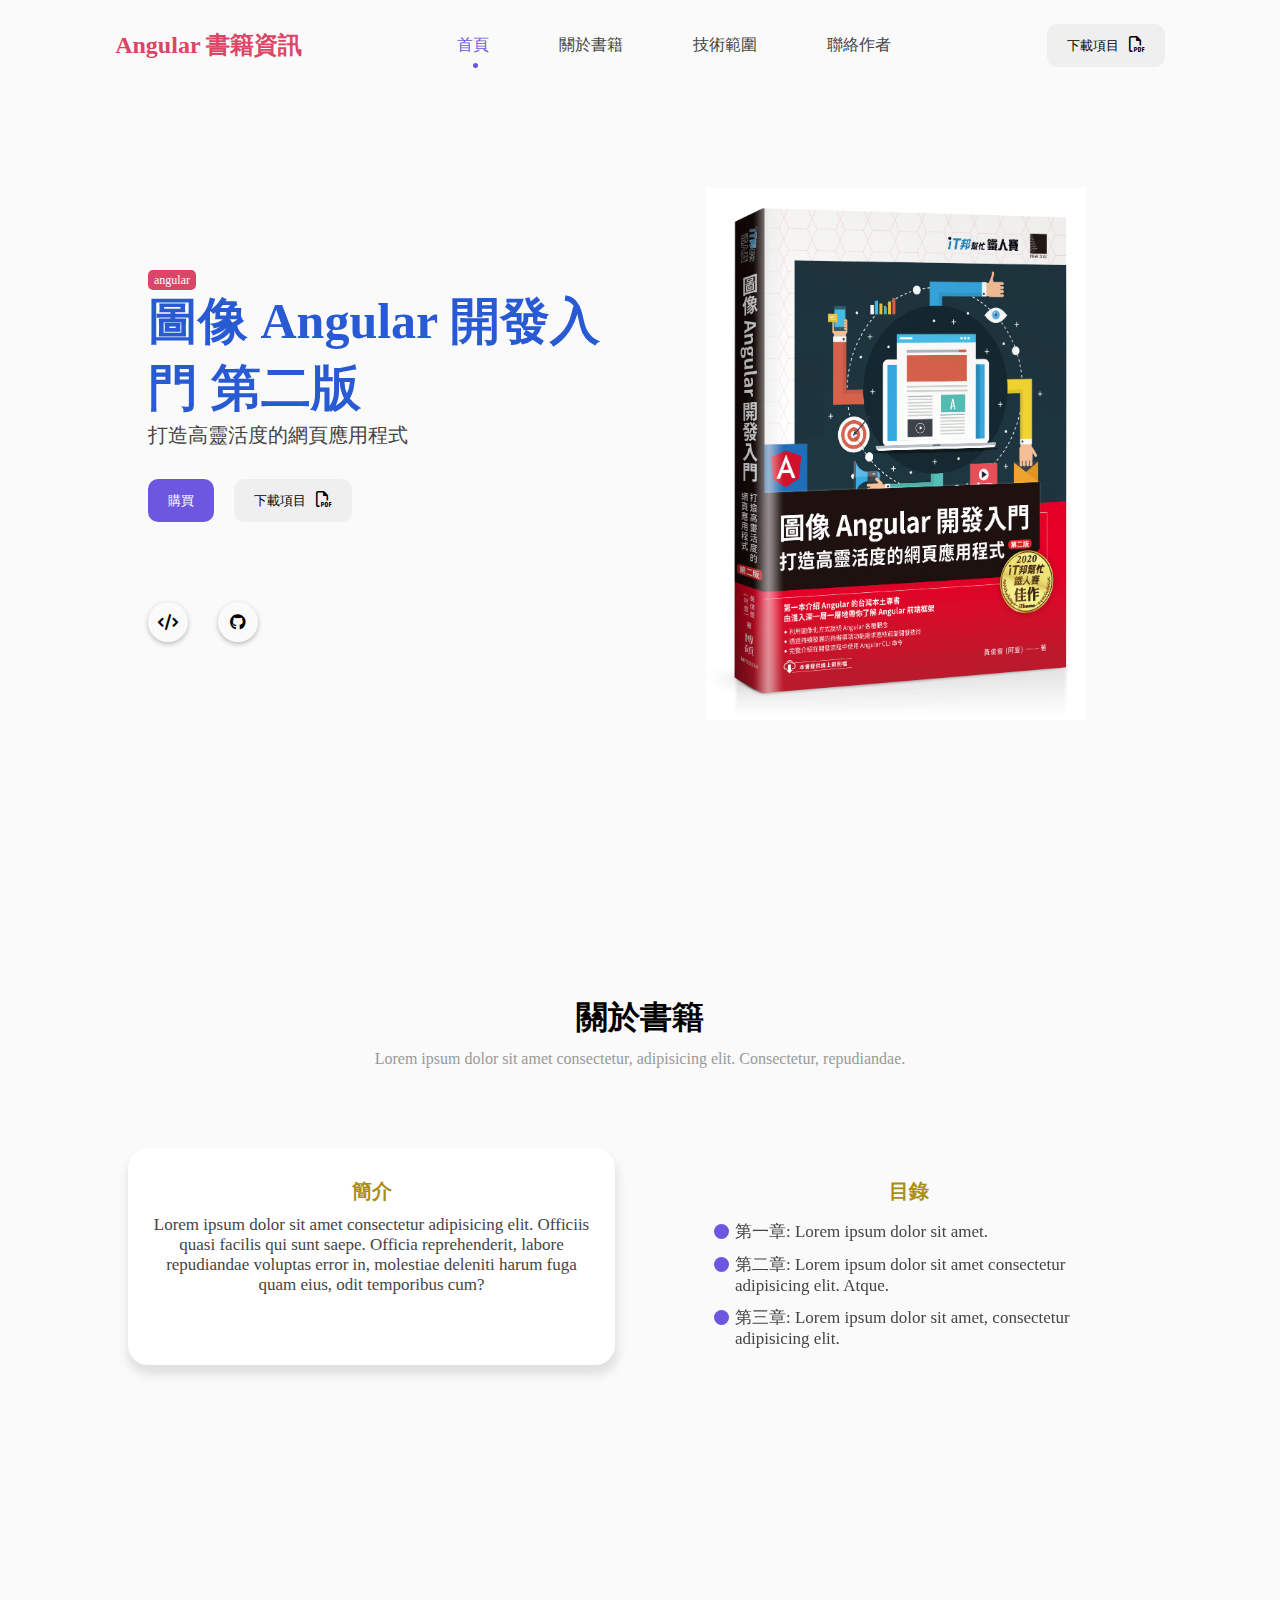
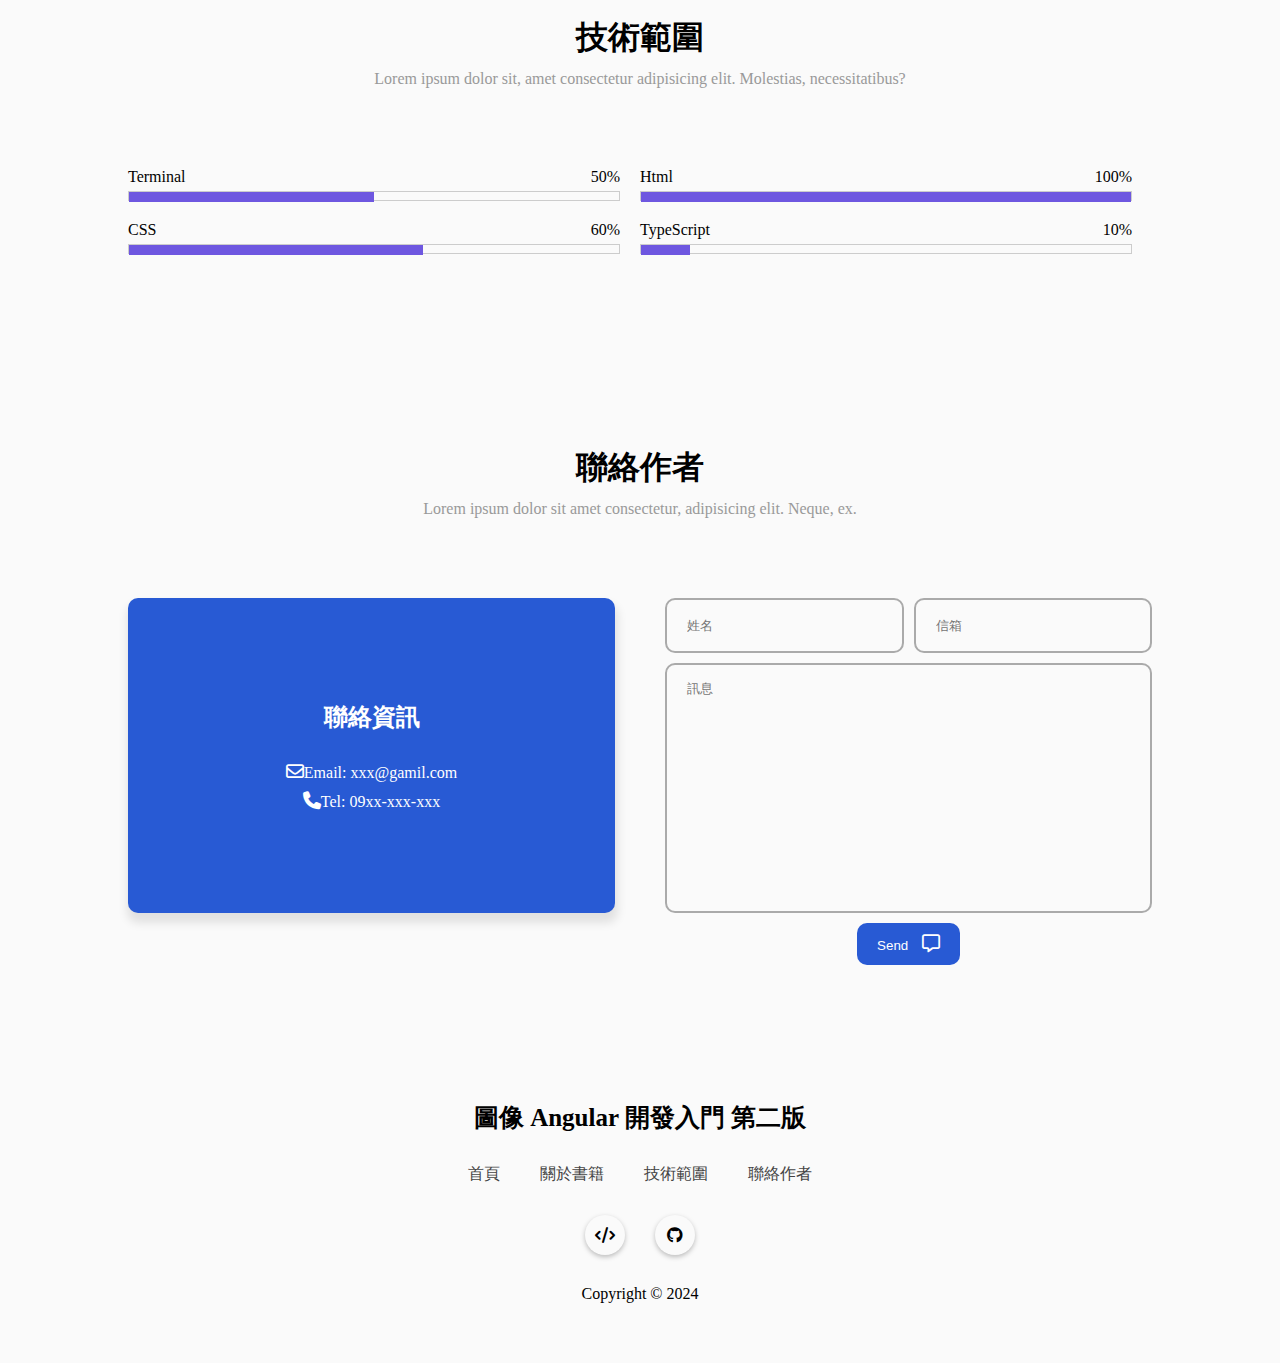
==== commit e7b56161: "feat(footer): 頁尾 copy right 樣式實作" ====
--- a/src/index.html
+++ b/src/index.html
@@ -161,6 +161,7 @@
           <div class="icon"><i class="fa-solid fa-code"></i></div>
           <div class="icon"><i class="fa-brands fa-github"></i></div>
         </div>
+        <div class="bottom-footer">Copyright &copy; 2024</div>
       </footer>
     </div>
     <script src="./main.js"></script>
--- a/src/style.min.css
+++ b/src/style.min.css
@@ -1 +1 @@
-nav{background-color:var(--body-color);position:fixed;width:100%;height:90px;line-height:90px;padding-inline:9vw;display:flex;justify-content:space-between}nav .nav-logo{font-size:24px;font-weight:600;color:var(--logo-color)}nav ul{display:flex;list-style:none}nav ul .nav-link{text-decoration:none;color:var(--text-color);font-weight:500;padding-inline:15px;margin-inline:20px}nav ul .active-link{position:relative;color:var(--first-color)}nav ul .active-link::after{position:absolute;content:"";width:5px;height:5px;background-color:var(--first-color);left:50%;bottom:-15px;border-radius:50%}.btn{font-weight:500;padding:12px 20px;background-color:#efefef;border:none;border-radius:10px;cursor:pointer}.btn:hover{background-color:var(--second-color);color:var(--white-color)}.btn>i{margin-left:10px}.home-text{padding-left:20px;min-height:80vh;width:50%;display:flex;flex-direction:column;justify-content:center}.home-text .tag>span{background-color:var(--logo-color);color:var(--white-color);padding:3px 6px;font-size:12px;border-radius:5px}.home-text .name{font-size:50px;font-weight:600;color:var(--third-color)}.home-text .subtitle{font-size:20px;margin-bottom:30px;color:var(--text-color)}.home-text .text-btn{display:flex;gap:20px}.home-text .text-btn>.blue-btn{background-color:var(--first-color);color:var(--white-color)}.home-text .text-btn>.blue-btn:hover{background-color:var(--first-color-hover)}.home-text .icons{display:flex;margin-top:5em;gap:30px}.home-image{display:flex;justify-content:right;align-items:center;width:50%;min-height:80vh}.home-image .image{width:380px;margin:0 auto;overflow:hidden}.home-image .image img{width:380px}.about-container{display:flex;justify-content:space-between;width:100%;gap:50px}.about-container .introduce,.about-container .contents{width:50%}.about-container h3{margin-bottom:10px;font-size:20px;font-weight:600;color:var(--second-color)}.about-container .card{display:flex;align-items:center;flex-direction:column;padding:30px 20px 70px;width:100%;background-color:var(--white-color);border-radius:20px;box-shadow:1px 8px 10px 2px var(--first-shadow-color)}.about-container .card div{text-align:center;font-size:17px;color:var(--text-color)}.about-container .list{display:flex;flex-direction:column;padding:30px 65px 70px;width:100%}.about-container .list h3{text-align:center}.about-container .list .item{font-size:17px;padding:5px;color:var(--text-color);position:relative}.about-container .list .item::before{box-sizing:border-box;content:"";position:absolute;top:9px;left:-16px;width:15px;height:15px;border-radius:50px;background-color:var(--first-color)}.skill-container{display:flex;width:100%;gap:20px;flex-wrap:wrap}.skill-container .skill-item{flex-basis:calc(50% - 20px);display:flex;flex-direction:column;gap:5px}.skill-container .skill-item .skill{display:flex;justify-content:space-between;align-items:center}.skill-container .skill-item .progress-bar-warp{height:10px;border:1px solid #ccc}.skill-container .skill-item .progress-bar-warp .progress-bar{height:10px;background-color:var(--first-color)}.contact-container{display:flex;justify-content:space-between;width:100%;gap:50px}.contact-container .info,.contact-container .from{width:50%}.contact-container .contact-info{display:flex;flex-direction:column;justify-content:center;align-items:center;padding:20px 30px;width:100%;height:315px;background-color:var(--third-color);color:var(--white-color);border-radius:10px;gap:10px;box-shadow:1px 8px 10px 2px var(--first-shadow-color)}.contact-container .contact-info>h2{margin-bottom:20px}.contact-container .contact-info i{font-size:18px}.contact-container .from{display:grid;grid-template-columns:repeat(2, 1fr);grid-template-rows:55px 250px 1fr;gap:10px}.contact-container .from input,.contact-container .from textarea{background:rgba(0,0,0,0);border:2px solid #aaa;border-radius:10px;padding:15px 20px;outline:none}.contact-container .from input{padding:15px 20px}.contact-container .from textarea{grid-column:1/3;resize:none}.contact-container .from .btn{margin:0 auto;grid-column:1/3;background-color:var(--third-color);color:var(--white-color)}.contact-container .from .btn i{font-size:18px}footer{display:flex;justify-content:center;align-items:center;flex-direction:column;row-gap:30px;padding-block:40px 60px}footer .top-footer{font-size:25px;font-weight:600}footer .footer-menu{display:flex}footer .footer-menu .menu-item{list-style:none}footer .footer-menu .menu-item a{text-decoration:none;color:var(--text-color);font-weight:500;margin-inline:20px}footer .footer-icons{display:flex;gap:30px}:root{--body-color: rgb(250, 250, 250);--logo-color: rgb(218, 70, 102);--white-color: rgb(255, 255, 255);--text-color: rgb(68, 68, 68);--first-color: rgb(110, 87, 224);--first-color-hover: rgb(40, 91, 212);--first-shadow-color: rgba(0, 0, 0, 0.1);--second-color: rgb(170, 142, 18);--third-color: rgb(40, 90, 212)}html{scroll-behavior:smooth}body{background-color:var(--body-color)}body .container{width:100%}*{margin:0;padding:0;box-sizing:border-box}.wrapper{padding-inline:10vw}.wrapper .home-box{display:flex;padding-block:6em;height:100vh;min-height:700px}.wrapper .section{padding-block:6em}.wrapper .section .top-header{text-align:center;margin-bottom:5em}.wrapper .section .top-header h1{font-weight:600;margin-bottom:10px}.wrapper .section .top-header span{color:#999}i{font-size:16px}.icon{display:flex;justify-content:center;align-items:center;width:40px;height:40px;border-radius:50%;box-shadow:0px 2px 5px 0px rgba(0,0,0,.25);cursor:pointer}/*# sourceMappingURL=style.min.css.map */+nav{background-color:var(--body-color);position:fixed;width:100%;height:90px;line-height:90px;padding-inline:9vw;display:flex;justify-content:space-between}nav .nav-logo{font-size:24px;font-weight:600;color:var(--logo-color)}nav ul{display:flex;list-style:none}nav ul .nav-link{text-decoration:none;color:var(--text-color);font-weight:500;padding-inline:15px;margin-inline:20px}nav ul .active-link{position:relative;color:var(--first-color)}nav ul .active-link::after{position:absolute;content:"";width:5px;height:5px;background-color:var(--first-color);left:50%;bottom:-15px;border-radius:50%}.btn{font-weight:500;padding:12px 20px;background-color:#efefef;border:none;border-radius:10px;cursor:pointer}.btn:hover{background-color:var(--second-color);color:var(--white-color)}.btn>i{margin-left:10px}.home-text{padding-left:20px;min-height:80vh;width:50%;display:flex;flex-direction:column;justify-content:center}.home-text .tag>span{background-color:var(--logo-color);color:var(--white-color);padding:3px 6px;font-size:12px;border-radius:5px}.home-text .name{font-size:50px;font-weight:600;color:var(--third-color)}.home-text .subtitle{font-size:20px;margin-bottom:30px;color:var(--text-color)}.home-text .text-btn{display:flex;gap:20px}.home-text .text-btn>.blue-btn{background-color:var(--first-color);color:var(--white-color)}.home-text .text-btn>.blue-btn:hover{background-color:var(--first-color-hover)}.home-text .icons{display:flex;margin-top:5em;gap:30px}.home-image{display:flex;justify-content:right;align-items:center;width:50%;min-height:80vh}.home-image .image{width:380px;margin:0 auto;overflow:hidden}.home-image .image img{width:380px}.about-container{display:flex;justify-content:space-between;width:100%;gap:50px}.about-container .introduce,.about-container .contents{width:50%}.about-container h3{margin-bottom:10px;font-size:20px;font-weight:600;color:var(--second-color)}.about-container .card{display:flex;align-items:center;flex-direction:column;padding:30px 20px 70px;width:100%;background-color:var(--white-color);border-radius:20px;box-shadow:1px 8px 10px 2px var(--first-shadow-color)}.about-container .card div{text-align:center;font-size:17px;color:var(--text-color)}.about-container .list{display:flex;flex-direction:column;padding:30px 65px 70px;width:100%}.about-container .list h3{text-align:center}.about-container .list .item{font-size:17px;padding:5px;color:var(--text-color);position:relative}.about-container .list .item::before{box-sizing:border-box;content:"";position:absolute;top:9px;left:-16px;width:15px;height:15px;border-radius:50px;background-color:var(--first-color)}.skill-container{display:flex;width:100%;gap:20px;flex-wrap:wrap}.skill-container .skill-item{flex-basis:calc(50% - 20px);display:flex;flex-direction:column;gap:5px}.skill-container .skill-item .skill{display:flex;justify-content:space-between;align-items:center}.skill-container .skill-item .progress-bar-warp{height:10px;border:1px solid #ccc}.skill-container .skill-item .progress-bar-warp .progress-bar{height:10px;background-color:var(--first-color)}.contact-container{display:flex;justify-content:space-between;width:100%;gap:50px}.contact-container .info,.contact-container .from{width:50%}.contact-container .contact-info{display:flex;flex-direction:column;justify-content:center;align-items:center;padding:20px 30px;width:100%;height:315px;background-color:var(--third-color);color:var(--white-color);border-radius:10px;gap:10px;box-shadow:1px 8px 10px 2px var(--first-shadow-color)}.contact-container .contact-info>h2{margin-bottom:20px}.contact-container .contact-info i{font-size:18px}.contact-container .from{display:grid;grid-template-columns:repeat(2, 1fr);grid-template-rows:55px 250px 1fr;gap:10px}.contact-container .from input,.contact-container .from textarea{background:rgba(0,0,0,0);border:2px solid #aaa;border-radius:10px;padding:15px 20px;outline:none}.contact-container .from input{padding:15px 20px}.contact-container .from textarea{grid-column:1/3;resize:none}.contact-container .from .btn{margin:0 auto;grid-column:1/3;background-color:var(--third-color);color:var(--white-color)}.contact-container .from .btn i{font-size:18px}footer{display:flex;justify-content:center;align-items:center;flex-direction:column;row-gap:30px;padding-block:40px 60px}footer .top-footer{font-size:25px;font-weight:600}footer .footer-menu{display:flex}footer .footer-menu .menu-item{list-style:none}footer .footer-menu .menu-item a{text-decoration:none;color:var(--text-color);font-weight:500;margin-inline:20px}footer .footer-icons{display:flex;gap:30px}footer .botton-footer{font-size:14px;margin-top:10px}:root{--body-color: rgb(250, 250, 250);--logo-color: rgb(218, 70, 102);--white-color: rgb(255, 255, 255);--text-color: rgb(68, 68, 68);--first-color: rgb(110, 87, 224);--first-color-hover: rgb(40, 91, 212);--first-shadow-color: rgba(0, 0, 0, 0.1);--second-color: rgb(170, 142, 18);--third-color: rgb(40, 90, 212)}html{scroll-behavior:smooth}body{background-color:var(--body-color)}body .container{width:100%}*{margin:0;padding:0;box-sizing:border-box}.wrapper{padding-inline:10vw}.wrapper .home-box{display:flex;padding-block:6em;height:100vh;min-height:700px}.wrapper .section{padding-block:6em}.wrapper .section .top-header{text-align:center;margin-bottom:5em}.wrapper .section .top-header h1{font-weight:600;margin-bottom:10px}.wrapper .section .top-header span{color:#999}i{font-size:16px}.icon{display:flex;justify-content:center;align-items:center;width:40px;height:40px;border-radius:50%;box-shadow:0px 2px 5px 0px rgba(0,0,0,.25);cursor:pointer}/*# sourceMappingURL=style.min.css.map */